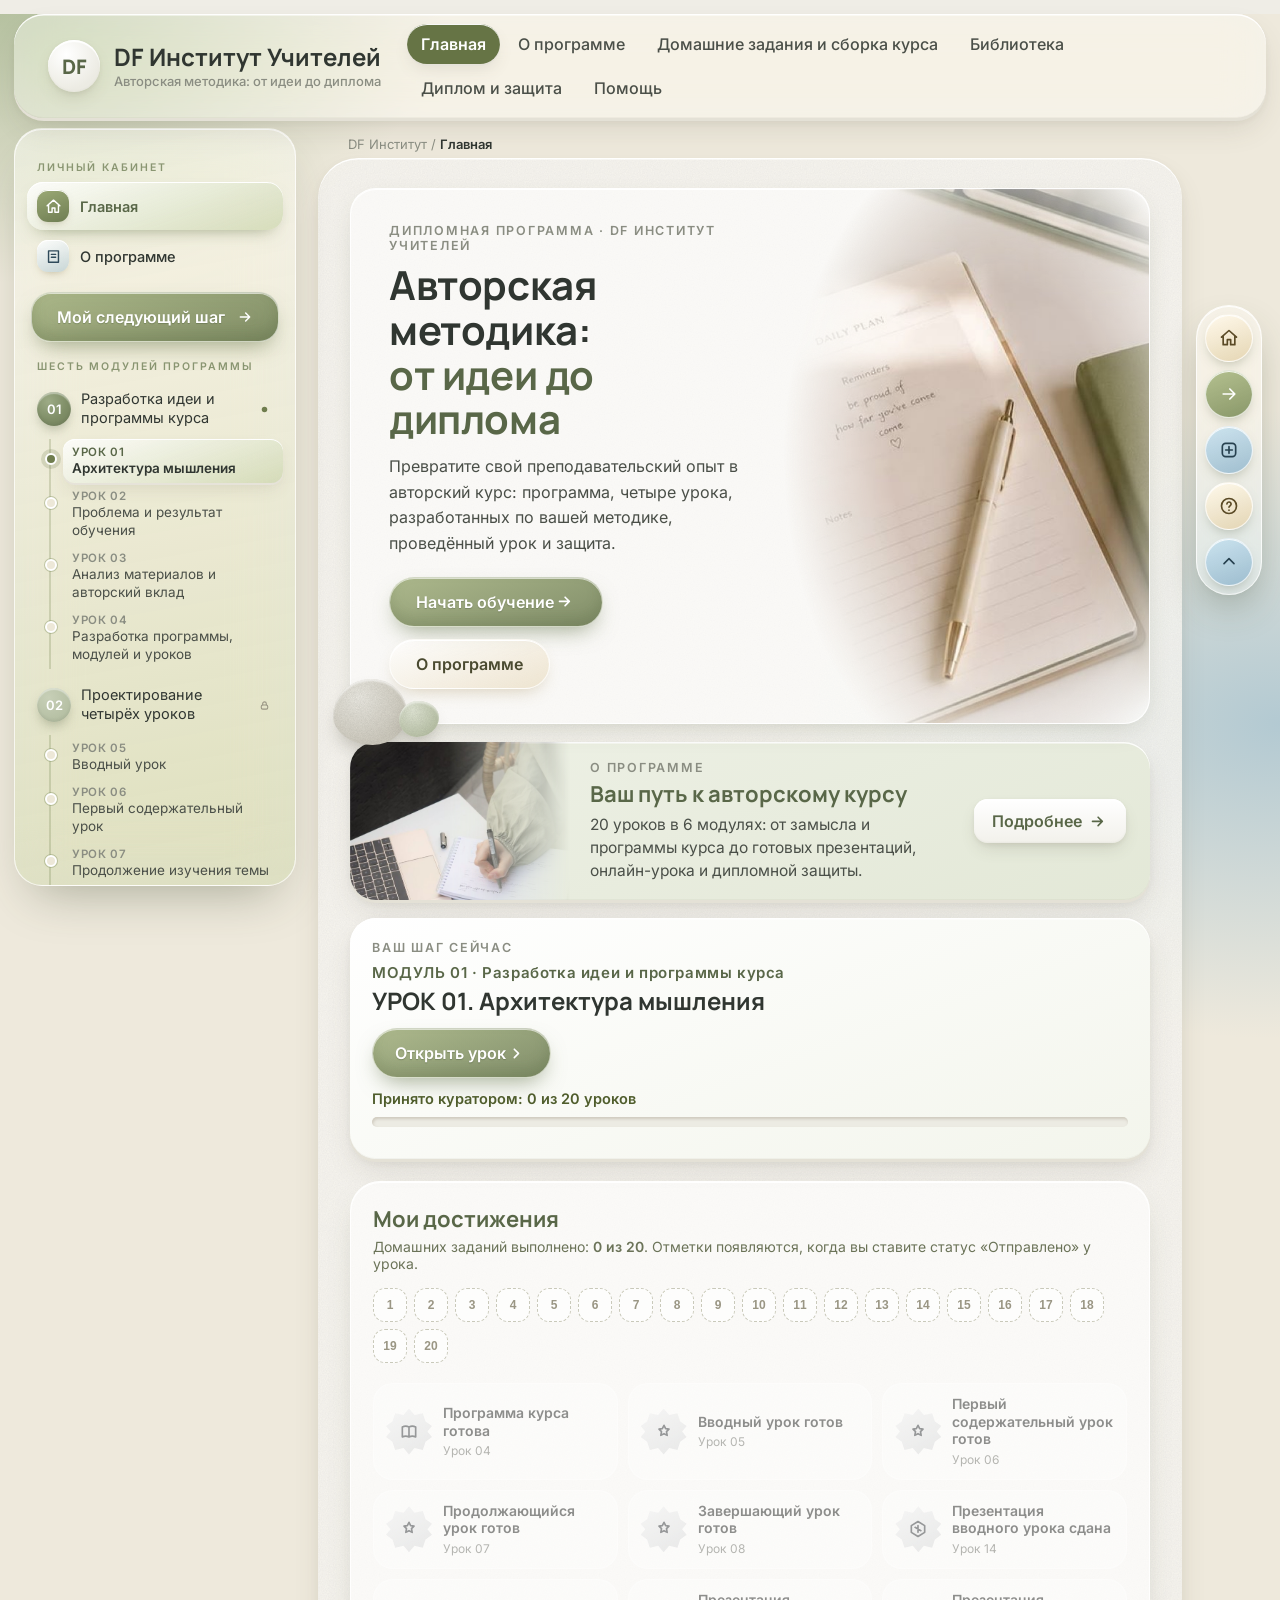
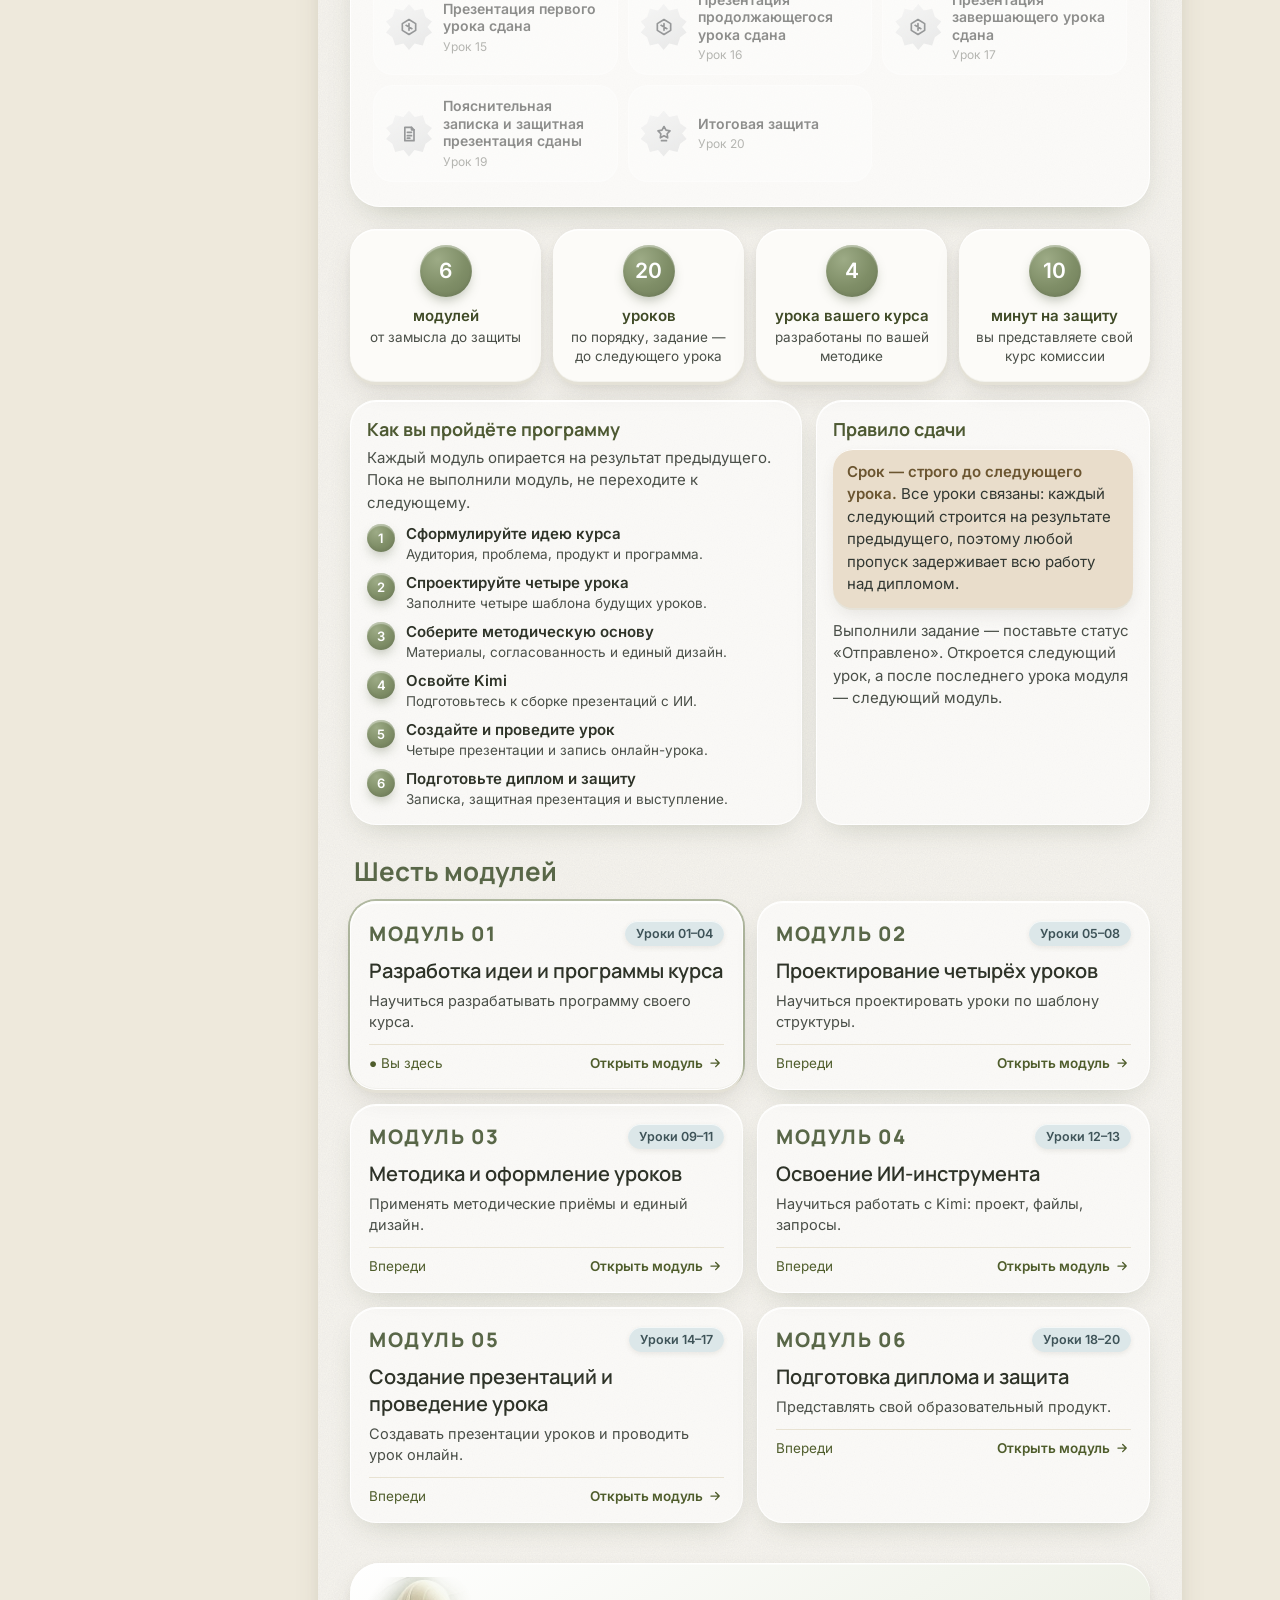
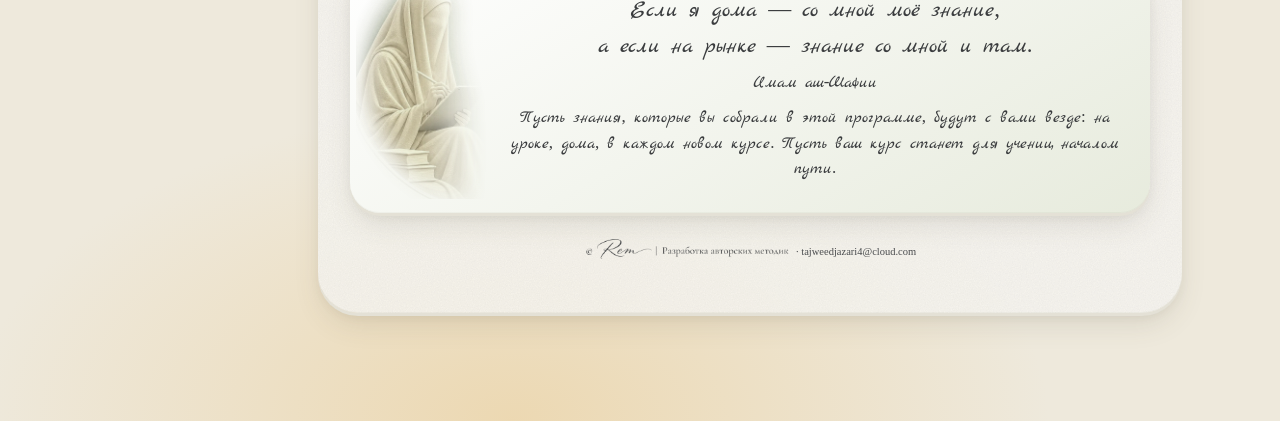
==== index.html @ 1facc4f0 "Урок 1 переименован в «Архитектура мышления», новый титульный слайд Co-Authored-By: Claude Sonnet 5." ====
<!DOCTYPE html><html lang="ru"><head><meta charset="utf-8"><meta name="viewport" content="width=device-width,initial-scale=1">
<title>Авторская методика: от идеи до диплома · DF Институт Учителей</title><meta name="robots" content="noindex,nofollow">
<link rel="icon" href="icons/icon-192.png" type="image/png"><style>@font-face{font-family:"Marck";src:url(img/marck.woff2) format("woff2");font-display:swap}
*{box-sizing:border-box}html{scroll-behavior:smooth}
body{margin:0;font-family:"DM Sans","Segoe UI",Arial,sans-serif;color:#2E3328;background:#E9E3D7;-webkit-font-smoothing:antialiased}
a{color:inherit}
.pg{max-width:760px;margin:0 auto;padding:18px 12px 30px}
.board{overflow:hidden;background:#F7F4EC;border-radius:34px;padding:24px 20px 24px;box-shadow:0 30px 60px rgba(120,105,80,.22),inset 0 2px 0 #fff}
.hero{display:flex;align-items:center;gap:14px}
.arch{flex:none;width:130px;height:190px;position:relative;margin-left:-6px}
.arch img{position:absolute;left:50%;bottom:-6px;transform:translateX(-50%);height:196px;opacity:.9}
.htx{flex:1}
.k{font-size:10px;letter-spacing:.16em;color:#7E8C5A;font-weight:700}
h1{font-size:26px;line-height:1.12;margin:6px 0 8px;font-weight:700;color:#3F4A26}h1 em{font-style:normal;color:#7E8C5A}
.lead{font-size:13.5px;line-height:1.55;color:#55594C;margin:0}
.pills{display:flex;gap:9px;margin:18px 0 4px;flex-wrap:wrap}
.p{font-size:13.5px;padding:11px 18px;border-radius:999px;background:#F2EBDB;color:#3E4430;text-decoration:none;box-shadow:5px 6px 12px rgba(160,140,100,.3),-4px -4px 10px #fff;transition:transform .15s}
.p:hover,.ch:hover,.olb:hover,.mat:hover{transform:translateY(-1px)}
.p.on{background:#7E8C5A;color:#fff;box-shadow:5px 7px 14px rgba(100,115,65,.45),inset 0 1px 0 rgba(255,255,255,.35)}
.nums{display:flex;gap:12px;margin:20px 0 6px}.nums div{flex:1;text-align:center;padding:14px 4px;border-radius:24px;background:#F7F4EC;box-shadow:6px 7px 14px rgba(160,145,115,.28),-5px -5px 12px #fff}
.nums b{display:block;width:46px;height:46px;line-height:46px;margin:0 auto 6px;border-radius:50%;font-size:18px;font-weight:700;color:#fff;background:radial-gradient(circle at 35% 30%,#A9B686,#6F7D4E);box-shadow:3px 4px 8px rgba(100,115,65,.4)}
.nums span{font-size:11.5px;color:#55594C}
h2{font-size:20px;font-weight:700;color:#4E5A33;margin:28px 4px 12px}
.bk{position:relative;padding:26px 0 14px;margin-top:6px}.bk img{position:absolute;right:-30px;top:-30px;width:260px;z-index:0;pointer-events:none;filter:saturate(.7)}
.bk h2,.bk p{position:relative;z-index:1}.bk h2{margin:0 0 4px}
.bksub{font-size:13px;color:#55594C;margin:0 4px 12px;line-height:1.5}
.grid{display:grid;grid-template-columns:1fr 1fr;gap:12px}
.card{display:block;text-decoration:none;padding:16px 14px;border-radius:24px;background:#FBF9F3;box-shadow:7px 8px 16px rgba(160,145,115,.26),-5px -5px 12px #fff;position:relative;overflow:hidden}
.card:after{content:"";position:absolute;right:-14px;bottom:-14px;width:58px;height:58px;border-radius:50%;background:radial-gradient(circle at 35% 30%,#F3E7CF,#DCCBA6);opacity:.8}
.card.o:after{background:radial-gradient(circle at 35% 30%,#C9D3AE,#8E9B6B)}
.card b{display:block;font-weight:700;color:#4E5A33;font-size:15px;margin-bottom:4px}.card span{font-size:12.5px;color:#55594C;line-height:1.45;display:block;padding-right:26px}
.card i{display:block;font-style:normal;font-size:12px;font-weight:700;color:#6F7D4E;margin-top:8px}
.box{background:#FBF9F3;border-radius:24px;padding:16px;box-shadow:7px 8px 16px rgba(160,145,115,.26),-5px -5px 12px #fff}
.bt2{display:block;font-weight:700;color:#4E5A33;font-size:16px;margin-bottom:6px}.bp{font-size:13px;line-height:1.5;color:#55594C;margin:0 0 6px}
.olb{display:inline-block;margin-top:6px;font-size:13px;padding:10px 16px;border-radius:999px;background:linear-gradient(150deg,#8E9B6B,#6F7D4E);color:#fff;text-decoration:none;box-shadow:4px 5px 10px rgba(100,115,65,.35);transition:transform .15s}
.steps3{list-style:none;padding:0;margin:0}.steps3 li{font-size:13px;line-height:1.5;color:#55594C;margin-bottom:8px;padding-left:26px;position:relative}.steps3 li b{color:#3F4A26}
.steps3 li:before{content:attr(data-n);position:absolute;left:0;top:1px;width:18px;height:18px;border-radius:50%;background:#7E8C5A;color:#fff;font-size:10px;font-weight:700;text-align:center;line-height:18px}
.calmx,.calm{font-size:12.5px;line-height:1.5;background:rgba(214,222,190,.55);border-radius:14px;padding:9px 12px;color:#3E4430;margin-top:8px}
.warn{font-size:12.5px;line-height:1.5;background:#F4EAD2;border-radius:14px;padding:9px 12px;color:#5A4A26;margin-top:8px}
.bn{font-size:10.5px;letter-spacing:.16em;color:#7E8C5A;font-weight:700;margin:30px 4px 0}
.bh{margin:2px 4px 4px}
.les{background:#FBF9F3;border-radius:24px;padding:13px 14px;margin-bottom:11px;box-shadow:6px 7px 14px rgba(160,145,115,.24),-5px -5px 12px #fff;scroll-margin-top:14px}
.lh{display:flex;align-items:center;gap:12px}
.nm{flex:none;width:40px;height:40px;border-radius:50%;display:flex;align-items:center;justify-content:center;font-size:12.5px;font-weight:700;color:#4E5A33;background:radial-gradient(circle at 35% 30%,#FFFFFF,#E6EAD6);box-shadow:3px 4px 8px rgba(150,140,110,.35),-2px -2px 5px #fff}
.lt{font-size:15.5px;font-weight:700;color:#3F4A26}.tg{margin-left:auto;font-size:11px;color:#6E7A55;font-weight:600;white-space:nowrap}
.ds{font-size:13px;color:#55594C;margin:8px 0 0 52px;line-height:1.5}
.ex{margin:0 0 0 52px}
.ex ol,.ex ul{padding-left:18px;margin:6px 0}.ex li,.ex p{font-size:12.5px;line-height:1.5;color:#55594C}
.more{margin-top:8px;background:#F4F1E7;border-radius:14px;padding:2px 12px}
.more summary{cursor:pointer;font-size:12.5px;font-weight:700;color:#6F7D4E;padding:8px 0;list-style:none}.more summary::-webkit-details-marker{display:none}
.more summary:after{content:" ›";display:inline-block;transition:.2s}.more[open] summary:after{transform:rotate(90deg)}
.mat{margin:10px 0 0 52px;font:inherit;font-size:12.5px;font-weight:700;padding:9px 16px;border:0;border-radius:999px;background:#F2EBDB;color:#4E5A33;cursor:pointer;box-shadow:4px 5px 10px rgba(160,140,100,.3),-3px -3px 8px #fff;transition:transform .15s}
.mat span{display:inline-block;transition:transform .25s}.les.open .mat span{transform:rotate(90deg)}
.les.open .mat{background:#7E8C5A;color:#fff}
.fanw{display:none;flex-wrap:wrap;gap:8px;margin:10px 0 2px 52px;padding:2px 2px 6px}
.les.open .fanw{display:flex}
.ch{flex:none;font-size:12.5px;padding:9px 14px;border-radius:999px;background:#F2EBDB;color:#3E4430;text-decoration:none;white-space:nowrap;box-shadow:4px 5px 10px rgba(160,140,100,.3),-3px -3px 8px #fff;transition:transform .15s}
.les.open .ch{animation:fan .45s calc(var(--i)*.07s) both}
.ch.main{background:#7E8C5A;color:#fff}
@keyframes fan{from{opacity:0;transform:translateX(-30px) rotate(-6deg)}to{opacity:1;transform:none}}
.authorx{display:flex;align-items:center;gap:10px;margin-top:30px;padding:14px 16px 14px 6px;border-radius:24px;overflow:hidden;background:linear-gradient(150deg,#FBF9F3,#E8ECDC);box-shadow:7px 8px 16px rgba(160,145,115,.26),-5px -5px 12px #fff}
.authorx img{flex:none;width:130px;opacity:.95}
.farewell>div{flex:1}
.farewell .ar,.farewell .src,.farewell .wish2{font-family:"Marck",cursive;color:#3A3C3E;text-align:center}
.farewell .ar{font-size:21px;line-height:1.55;margin:0}
.farewell .src{font-size:16px;margin:8px 0 0}
.farewell .wish2{font-size:16px;line-height:1.5;margin:12px 0 0}
footer{display:flex;align-items:center;justify-content:center;gap:6px;margin-top:22px}
footer img{height:25px;opacity:.9}
footer span{font-family:"Crimson Text",Georgia,serif;font-size:9px;color:#4A4C4E;margin-top:6px}
@media(max-width:520px){
 .board{padding:20px 14px 22px;border-radius:28px}
 .arch{width:104px;height:160px}.arch img{height:164px}
 h1{font-size:21px}.lead{font-size:12.5px}
 .ds,.ex,.mat,.fanw{margin-left:0}.ds{margin-top:10px}
 .grid{gap:10px}.card{padding:14px 12px}
 .authorx img{width:100px}.farewell .ar{font-size:18px}.farewell .src,.farewell .wish2{font-size:14px}
 .bk img{width:200px;right:-20px}
}
@media(max-width:360px){.grid{grid-template-columns:1fr}}
/* v2: крупнее шрифт, факты, навигатор, фоновые картинки */
body{font-size:16px}
.k{font-size:11.5px}h1{font-size:32px}.lead{font-size:16px;line-height:1.6}
.p{font-size:15px}h2{font-size:24px}.bksub{font-size:15px}
.card b{font-size:17px}.card span{font-size:14.5px}.card i{font-size:14px}
.bt2{font-size:18px}.bp{font-size:15px}.olb{font-size:15px}
.steps3 li{font-size:15px}.steps3 li:before{width:20px;height:20px;line-height:20px;font-size:11px}
.calmx,.calm,.warn{font-size:14.5px}
.bn{font-size:12.5px}.lt{font-size:17.5px}.tg{font-size:12.5px}.nm{width:44px;height:44px;font-size:14px}
.ds{font-size:15px;margin-left:56px}.ex{margin-left:56px}.ex li,.ex p{font-size:14.5px}.more summary{font-size:14.5px}
.mat{font-size:14.5px;margin-left:56px}.fanw{margin-left:56px}.ch{font-size:14px;padding:10px 15px}
.farewell .ar{font-size:23px}.farewell .src{font-size:17px}.farewell .wish2{font-size:17px}
footer span{font-size:10.5px}footer img{height:28px}
.facts{display:grid;grid-template-columns:repeat(4,minmax(0,1fr));gap:12px;margin:22px 0 6px}
.facts>div{display:flex;flex-direction:column;align-items:center;text-align:center;gap:8px;padding:16px 10px;border-radius:24px;background:#F7F4EC;box-shadow:6px 7px 14px rgba(160,145,115,.28),-5px -5px 12px #fff}
.facts b{width:52px;height:52px;line-height:52px;border-radius:50%;font-size:21px;font-weight:700;color:#fff;background:radial-gradient(circle at 35% 30%,#A9B686,#6F7D4E);box-shadow:3px 4px 8px rgba(100,115,65,.4)}
.facts span{font-size:13.5px;line-height:1.4;color:#55594C}.facts strong{display:block;font-size:15px;color:#3F4A26;margin-bottom:2px}
.navg{display:grid;grid-template-columns:repeat(3,minmax(0,1fr));gap:12px;counter-reset:m}
.mod{position:relative;display:flex;flex-direction:column;gap:3px;padding:16px 14px 16px;border-radius:24px;text-decoration:none;background:#FBF9F3;box-shadow:7px 8px 16px rgba(160,145,115,.26),-5px -5px 12px #fff;transition:transform .15s}
.mod:hover{transform:translateY(-2px)}
.mod.o{background:linear-gradient(150deg,#FBF9F3,#E8ECDC)}
.mn{width:34px;height:34px;line-height:34px;text-align:center;border-radius:50%;font-weight:700;font-size:15px;color:#fff;background:radial-gradient(circle at 35% 30%,#A9B686,#6F7D4E);margin-bottom:6px}
.mod b{font-size:17px;color:#3F4A26}.mod small{font-size:13px;font-weight:700;color:#7E8C5A}.mod em{font-style:normal;font-size:14px;line-height:1.4;color:#55594C;margin-top:4px}
.bgimg{position:relative;height:0;z-index:0;pointer-events:none}
.bgimg img{position:absolute;opacity:.85}
.bgimg.l img{width:330px;right:-60px;top:-40px}
.bgimg.r img{width:280px;right:-50px;top:-30px}
h2,.bn,.bh,.bksub,.box,.les,.grid{position:relative;z-index:1}
@media(max-width:720px){.facts{grid-template-columns:repeat(2,minmax(0,1fr))}.navg{grid-template-columns:repeat(2,minmax(0,1fr))}}
@media(max-width:520px){
 h1{font-size:25px}.lead{font-size:15px}
 .ds,.ex,.mat,.fanw{margin-left:0}
 .bgimg.l img{width:240px;right:-50px}.bgimg.r img{width:200px;right:-40px}
 .farewell .ar{font-size:19px}.farewell .src,.farewell .wish2{font-size:15px}
 .mod{padding:14px 12px}.mod em{font-size:13px}
}
/* v3: фон по бокам, шире колонка */
.pg{max-width:900px;position:relative;z-index:1}
.sidebg{position:fixed;inset:0;z-index:0;pointer-events:none;overflow:hidden}
.sidebg img{position:absolute;opacity:.75}
.sidebg .sl{width:min(560px,42vw);left:-120px;top:12vh}
.sidebg .sr{width:min(480px,36vw);right:-110px;bottom:4vh}
@media(max-width:1100px){.sidebg{display:none}}
@media(max-width:520px){
 .grid{grid-template-columns:1fr}
 .hero{flex-direction:column;align-items:flex-start;gap:0}
 .arch{width:100%;height:150px;margin:0}.arch img{height:160px;left:50%}
 .card span{padding-right:30px}
}
/* v4: контраст текста + новые блоки */
.lead,.bksub,.card span,.bp,.steps3 li,.ds,.ex li,.ex p,.facts span,.mod em,.nums span{color:#33372D}
.k,.bn,.mod small,.card i,.tg{color:#4F5D2C}
h1 em{color:#5F6E36}
.p{color:#2E3328}
.pills{gap:8px}.p{padding:10px 15px;font-size:14.5px}
.cont{margin:18px 0 6px;padding:18px;border-radius:24px;background:linear-gradient(150deg,#FBF9F3,#E8ECDC);box-shadow:7px 8px 16px rgba(160,145,115,.26),-5px -5px 12px #fff}
.ctop{display:flex;justify-content:space-between;align-items:baseline;gap:10px;flex-wrap:wrap}.ctop b{font-size:18px;color:#3F4A26}.ctop span{font-size:14.5px;font-weight:700;color:#4F5D2C}
.bar{height:10px;border-radius:99px;background:#E6E0CF;margin:10px 0 10px;overflow:hidden;box-shadow:inset 1px 2px 3px rgba(120,105,80,.25)}.bar i{display:block;height:100%;border-radius:99px;background:linear-gradient(90deg,#A9B686,#6F7D4E);transition:width .4s}
.cont p{font-size:15.5px;color:#2E3328;margin:0 0 4px}
.mgoal{display:grid;grid-template-columns:repeat(3,minmax(0,1fr));gap:8px;margin:8px 0 14px}
.mgoal div{background:rgba(214,222,190,.5);border-radius:16px;padding:10px 12px;font-size:14px;line-height:1.45;color:#2E3328}
.mgoal b{display:block;font-size:12px;letter-spacing:.06em;text-transform:uppercase;color:#4F5D2C;margin-bottom:3px}
.row{display:flex;align-items:center;gap:10px;flex-wrap:wrap;margin:10px 0 0 56px}.row .mat{margin:0}
.stl{font-size:13.5px;color:#33372D;display:flex;align-items:center;gap:6px}
.sts{font:inherit;font-size:13.5px;padding:8px 10px;border-radius:999px;border:1px solid #DCD3BF;background:#fff;color:#2E3328}
.les[data-st="Принято"] .nm{background:radial-gradient(circle at 35% 30%,#A9B686,#6F7D4E);color:#fff}
.les[data-st="Требуется доработка"] .sts{border-color:#C9A24E;background:#FBF2DC}
.les[data-st="Принято"] .sts{border-color:#8E9B6B;background:#EEF2E2}
.ch.add{background:transparent;box-shadow:none;border:1.5px solid #CFC5AE;color:#3E4430}
.legend{display:flex;gap:8px;flex-wrap:wrap;margin:0 4px 10px}.legend .ch{font-size:13px;padding:7px 12px;cursor:default}
.st5 li{margin-bottom:6px}.mk{background:#FFE36A;border-radius:4px;padding:0 3px}.mk2{background:#E3E9D2;border-radius:4px;padding:0 3px}
.lib{display:grid;grid-template-columns:repeat(2,minmax(0,1fr));gap:6px 20px}
.libg b{display:block;font-size:16px;color:#3F4A26;margin:6px 0 4px}.libg ul{margin:0 0 8px;padding-left:18px}.libg li{font-size:14.5px;line-height:1.6}
.libg a{color:#3B4722;text-decoration-color:#B9C2A8;text-underline-offset:3px}
.pf{display:grid;grid-template-columns:repeat(2,minmax(0,1fr));gap:8px}
.pfi{display:flex;gap:10px;align-items:flex-start;padding:8px;border-radius:14px;cursor:pointer}.pfi input{width:20px;height:20px;accent-color:#6F7D4E;margin-top:2px;flex:none}
.pfi b{display:block;font-size:15px;color:#2E3328}.pfi small{font-size:13px;color:#4A4E42}
.qa{background:#F4F1E7}.qa p{font-size:14.5px;line-height:1.55;color:#2E3328;margin:0 0 10px}
.gl{display:grid;grid-template-columns:repeat(2,minmax(0,1fr));gap:10px 20px}
.gi b{display:block;font-size:15.5px;color:#3F4A26}.gi span{font-size:14.5px;line-height:1.5;color:#33372D}
@media(max-width:720px){.mgoal,.lib,.pf,.gl{grid-template-columns:1fr}}
@media(max-width:520px){.row{margin-left:0}.p{font-size:14px;padding:9px 13px}}
.more summary{color:#3F4A26}html{scroll-behavior:auto}
.rule{margin:0 4px 12px;padding:12px 14px;border-radius:16px;background:#F4EAD2;color:#3A3020;font-size:15px;line-height:1.5;box-shadow:inset 0 0 0 1.5px #E2CFA0}.rule b{color:#5A4214}
/* v6: архитектура личного кабинета */
body{background:#EEE9DD}
.sidebar{position:fixed;inset:0 auto 0 0;width:286px;background:#F7F4EC;padding:20px 14px 24px;overflow:auto;z-index:40;box-shadow:8px 0 30px rgba(120,105,80,.16);border-radius:0 28px 28px 0}
.brand{display:flex;gap:10px;align-items:center;padding:0 6px 16px;margin-bottom:4px;border-bottom:1px solid #E2DCCB;text-decoration:none}
.brand img{width:44px;height:44px;object-fit:cover;object-position:top;border-radius:14px;background:#E8ECDC}
.brand b{display:block;font-size:13px;letter-spacing:.14em;color:#3F4A26}.brand small{font-size:10px;letter-spacing:.1em;color:#4F5D2C}
.label{font-size:11px;letter-spacing:.15em;color:#6E7A55;font-weight:800;margin:20px 10px 8px;text-transform:uppercase}
.nav{display:block;padding:10px 12px;margin:2px 0;border-radius:14px;color:#33372D;text-decoration:none;font-size:15px}
.nav:hover,.modnav:hover{background:#EFEADC}.nav.active,.modnav.active{background:#E3E9D2;color:#2E3328;font-weight:700}
.sgo{display:block;text-align:center;margin:10px 4px 0;padding:11px;border-radius:999px;background:linear-gradient(150deg,#8E9B6B,#6F7D4E);color:#fff;font-weight:700;font-size:14.5px;text-decoration:none;box-shadow:4px 5px 10px rgba(100,115,65,.35)}
.modnav{display:flex;gap:10px;align-items:center;padding:9px 10px;margin:2px 0;border-radius:14px;text-decoration:none;color:#33372D;font-size:14.5px;line-height:1.3}
.mb{flex:none;width:34px;height:34px;line-height:34px;text-align:center;border-radius:50%;font-weight:700;font-size:13px;color:#fff;background:radial-gradient(circle at 35% 30%,#A9B686,#6F7D4E)}
.mt{flex:1}.modnav i{font-style:normal;font-size:13px}
.modnav.done i:after{content:"✓";color:#5F6E36;font-weight:700}.modnav.cur i:after{content:"●";color:#6F7D4E}.modnav.lock i:after{content:"🔒";font-size:11px;opacity:.6}
.modnav.lock{color:#8D8A7E}.modnav.lock .mb{background:#CFC9B8}
main{margin-left:286px;min-width:0}
.top{position:sticky;top:0;z-index:20;height:60px;display:flex;align-items:center;gap:12px;padding:0 30px;background:rgba(247,244,236,.94);backdrop-filter:blur(6px);border-bottom:1px solid #E2DCCB;font-size:14px;color:#4F5D2C}
.top b{color:#2E3328}
.burger{display:none;border:0;background:linear-gradient(150deg,#8E9B6B,#6F7D4E);color:#fff;font-size:18px;width:42px;height:42px;border-radius:14px;cursor:pointer}
.content{max-width:980px;margin:0 auto;padding:28px 30px 60px}
.page{display:none}.page.active{display:block}
.ph{margin:6px 0 10px}
.hero{background:#F7F4EC;border-radius:30px;padding:20px 24px;box-shadow:10px 14px 30px rgba(120,105,80,.18),inset 0 2px 0 #fff}
.step{margin:18px 0 6px;padding:22px;border-radius:26px;background:linear-gradient(150deg,#FBF9F3,#DFE6CC);box-shadow:8px 10px 20px rgba(140,130,95,.28),-5px -5px 12px #fff;border:2px solid #C9D3AE}
.sk{font-size:12px;letter-spacing:.16em;font-weight:700;color:#4F5D2C}
.sw{font-size:15px;font-weight:800;letter-spacing:.04em;color:#4F5D2C;margin-top:8px}
.sn{font-size:24px;font-weight:700;color:#2E3328;margin:4px 0 6px;line-height:1.25}
.smsg{font-size:15px;font-weight:700;color:#3A5016;background:#fff;border-radius:12px;padding:8px 12px;margin:6px 0}
.olb.big{font-size:16px;padding:12px 22px;margin:6px 0 12px}
.grid2{display:grid;grid-template-columns:1.15fr .85fr;gap:14px;margin-top:18px}
.steps6{list-style:none;margin:10px 0 0;padding:0;display:grid;gap:10px}.steps6 li{display:flex;gap:11px;align-items:flex-start}
.dot{flex:none;width:28px;height:28px;line-height:28px;text-align:center;border-radius:50%;font-size:13px;font-weight:800;color:#fff;background:radial-gradient(circle at 35% 30%,#A9B686,#6F7D4E)}
.steps6 b{display:block;font-size:15px;color:#2E3328}.steps6 small{font-size:13.5px;color:#4A4E42}
.rule{margin:8px 0 0}
.mcards{display:grid;grid-template-columns:repeat(2,minmax(0,1fr));gap:14px}
.mcard{display:block;text-decoration:none;padding:18px;border-radius:24px;background:#FBF9F3;box-shadow:7px 8px 16px rgba(160,145,115,.26),-5px -5px 12px #fff;transition:transform .15s}
.mcard:hover{transform:translateY(-2px)}
.mtop{display:flex;justify-content:space-between;align-items:center;gap:8px}
.mno{font-size:20px;font-weight:800;letter-spacing:.08em;color:#5F6E36}
.tag{font-size:12.5px;font-weight:700;color:#4F5D2C;background:#E8ECDC;border-radius:999px;padding:5px 11px;white-space:nowrap}
.mcard h3{font-size:19px;color:#2E3328;margin:10px 0 6px}.mcard p{font-size:14.5px;color:#33372D;margin:0 0 12px;line-height:1.45}
.mfoot{display:flex;justify-content:space-between;border-top:1px solid #E8E2D2;padding-top:10px;font-size:13.5px;color:#4F5D2C}
.mcard.cur{box-shadow:0 0 0 2.5px #7E8C5A,7px 8px 16px rgba(160,145,115,.26)}.mcard.lock{opacity:.62}
/* страница модуля */
.mhero{background:#F7F4EC;border-radius:30px;padding:24px 26px;box-shadow:10px 14px 30px rgba(120,105,80,.18),inset 0 2px 0 #fff}
.mbig{font-size:clamp(40px,6vw,64px);line-height:1;font-weight:800;letter-spacing:.06em;color:#7E8C5A}
.mhero h1{font-size:30px;margin:8px 0 10px}
.mst{font-size:15px;font-weight:700;color:#4F5D2C;margin:12px 0 4px}
.msec.lock .mst{color:#7A6A42}
.acts{display:grid;grid-template-columns:repeat(3,minmax(0,1fr));gap:10px;margin:16px 0 22px}
.acts div{background:#FBF9F3;border-radius:18px;padding:13px 14px;box-shadow:5px 6px 12px rgba(160,145,115,.22),-4px -4px 10px #fff}
.acts b{display:block;font-size:14.5px;color:#3F4A26}.acts span{font-size:13.5px;color:#33372D;line-height:1.4}
.les{padding:20px 22px;margin-bottom:16px;scroll-margin-top:76px}
.lhd{display:flex;align-items:center;gap:10px;flex-wrap:wrap}
.ubig{font-size:clamp(28px,4vw,38px);line-height:1;font-weight:800;letter-spacing:.06em;color:#7E8C5A}
.kind{font-size:12.5px;font-weight:700;color:#4F5D2C;background:#EEF2E2;border-radius:999px;padding:5px 11px}
.les h3.lt{display:block;font-size:22px;line-height:1.25;color:#2E3328;margin:10px 0 2px}
.les .ds,.les .ex,.les .row,.les .fanw{margin-left:0}
.now,.okm{display:none;font-size:12.5px;font-weight:700;border-radius:999px;padding:4px 11px}
.now{color:#fff;background:#6F7D4E}.okm{color:#4F5D2C;background:#E3E9D2}
.les.cur{box-shadow:0 0 0 2.5px #7E8C5A,8px 10px 18px rgba(140,130,95,.3)}
.les.cur .now,.les.done .okm{display:inline-block}
.lockn{display:none;margin-top:8px;font-size:14.5px;color:#6E6650}
.les.lock{background:#F1EDE3;box-shadow:none;border:1.5px dashed #D8D0BC}
.les.lock .ubig{color:#B8B19F}.les.lock h3.lt{color:#8D8A7E}
.les.lock .lockn{display:block}.les.lock .lbody{display:none}
.ch.pres{background:#7E8C5A;color:#fff}
.ch.skl{background:#E3E9D2;color:#2E3328;box-shadow:4px 5px 10px rgba(130,140,100,.3),-3px -3px 8px #fff}
.endm{margin-top:22px;display:flex;justify-content:space-between;align-items:center;gap:16px;padding:20px 22px;border-radius:24px;background:linear-gradient(150deg,#FBF9F3,#E8ECDC);box-shadow:7px 8px 16px rgba(160,145,115,.26),-5px -5px 12px #fff}
.endm b{font-size:19px;color:#3F4A26}.endm p{font-size:14.5px;color:#33372D;margin:4px 0 0}
.endlock{display:none}.msec:not(.done) .endlock{display:block}.msec:not(.done) .endm .olb{opacity:.45;pointer-events:none}
.shade{display:none}
.farewell{margin-top:40px}
@media(max-width:900px){
 .sidebar{transform:translateX(-105%);transition:transform .25s;width:min(310px,86vw)}
 body.navon .sidebar{transform:none}body.navon .shade{display:block;position:fixed;inset:0;background:rgba(40,40,30,.35);z-index:35}
 main{margin-left:0}.burger{display:block}.top{padding:0 14px}
 .content{padding:18px 14px 50px}
 .grid2,.mcards,.acts{grid-template-columns:1fr}
 .endm{flex-direction:column;align-items:flex-start}
}
@media(max-width:520px){.les{padding:16px}.les h3.lt{font-size:19px}.mhero{padding:18px}.mhero h1{font-size:24px}.sn{font-size:20px}}
/* v7: академический дизайн DF Института */
@font-face{font-family:Manrope;font-weight:600;src:url(img/manrope-cyrillic-600-normal.woff2) format("woff2");unicode-range:U+0400-045F,U+0490-0491,U+04B0-04B1,U+2116}
@font-face{font-family:Manrope;font-weight:700;src:url(img/manrope-cyrillic-700-normal.woff2) format("woff2");unicode-range:U+0400-045F,U+0490-0491,U+04B0-04B1,U+2116}
@font-face{font-family:Manrope;font-weight:800;src:url(img/manrope-cyrillic-800-normal.woff2) format("woff2");unicode-range:U+0400-045F,U+0490-0491,U+04B0-04B1,U+2116}
@font-face{font-family:Manrope;font-weight:600;src:url(img/manrope-latin-600-normal.woff2) format("woff2")}
@font-face{font-family:Manrope;font-weight:700;src:url(img/manrope-latin-700-normal.woff2) format("woff2")}
@font-face{font-family:Manrope;font-weight:800;src:url(img/manrope-latin-800-normal.woff2) format("woff2")}
@font-face{font-family:Inter;font-weight:400;src:url(img/inter-cyrillic-400-normal.woff2) format("woff2");unicode-range:U+0400-045F,U+0490-0491,U+04B0-04B1,U+2116}
@font-face{font-family:Inter;font-weight:500;src:url(img/inter-cyrillic-500-normal.woff2) format("woff2");unicode-range:U+0400-045F,U+0490-0491,U+04B0-04B1,U+2116}
@font-face{font-family:Inter;font-weight:600;src:url(img/inter-cyrillic-600-normal.woff2) format("woff2");unicode-range:U+0400-045F,U+0490-0491,U+04B0-04B1,U+2116}
@font-face{font-family:Inter;font-weight:400;src:url(img/inter-latin-400-normal.woff2) format("woff2")}
@font-face{font-family:Inter;font-weight:500;src:url(img/inter-latin-500-normal.woff2) format("woff2")}
@font-face{font-family:Inter;font-weight:600;src:url(img/inter-latin-600-normal.woff2) format("woff2")}
:root{--milk:#F7F6F1;--white:#FFFFFF;--sage:#E7EBDD;--olive:#7F8E67;--dolive:#596748;--blue:#DCE7E9;--sand:#E9DDCB;--ink:#303631;--cap:#8A8D82;
 --emb:0 1px 0 rgba(255,255,255,.9) inset,0 -1px 0 rgba(48,54,49,.05) inset,0 10px 26px rgba(70,72,55,.09),0 2px 5px rgba(70,72,55,.06)}
body{background:var(--milk);color:var(--ink);font-family:Inter,"Segoe UI",Arial,sans-serif;font-size:16px}
h1,h2,h3,.mbig,.ubig,.mno,.sn,.bt2,.lt,.mcard h3,.logo b,.endm b{font-family:Manrope,Inter,sans-serif}
h1{font-size:40px;font-weight:700;color:var(--ink);letter-spacing:-.01em}h1 em{color:var(--dolive);font-style:normal}
h2{font-size:26px;font-weight:700;color:var(--dolive)}h3,.mcard h3{font-size:20px;font-weight:600}
.k,.sk,.label,.mgoal b{color:var(--cap);font-family:Inter,sans-serif;font-weight:600;font-size:12.5px;letter-spacing:.14em}
.lead,.bp,.ds,.card span,.steps6 small,.acts span,.mcard p,.endm p,.facts span,.ex li,.ex p,.gi span,.qa p{color:#4A4F48}
/* шапка */
.mast{position:fixed;top:0;left:0;right:0;height:104px;z-index:50;display:flex;align-items:center;gap:26px;padding:0 34px;background:var(--white);box-shadow:0 1px 0 #ECEAE2,0 8px 24px rgba(70,72,55,.06)}
.logo{display:flex;align-items:center;gap:14px;text-decoration:none;flex:none}
.lg{width:52px;height:52px;border-radius:15px;display:grid;place-items:center;font:800 20px Manrope,sans-serif;color:var(--dolive);background:linear-gradient(160deg,#FFFFFF,#EEF0E6);box-shadow:inset 0 1px 0 #fff,inset 0 -2px 3px rgba(89,103,72,.12),0 4px 10px rgba(70,72,55,.14)}
.logo b{display:block;font-size:24px;font-weight:700;color:var(--ink);line-height:1.15}.logo small{display:block;font-size:13px;color:var(--cap);font-weight:500;margin-top:2px}
.topnav{display:flex;gap:4px;margin-left:auto;flex-wrap:wrap}
.topnav a{font-size:16px;font-weight:500;color:#4A4F48;text-decoration:none;padding:10px 14px;border-radius:12px}
.topnav a:hover{background:var(--milk)}.topnav a.active{color:var(--dolive);background:var(--sage);font-weight:600}
.sidebar{top:104px;border-radius:0 24px 0 0;background:var(--white);width:290px;box-shadow:1px 0 0 #ECEAE2;padding-top:10px}
main{margin-left:290px;padding-top:104px}
.crumbs{max-width:980px;margin:0 auto;padding:16px 30px 0;font-size:13px;color:var(--cap)}.crumbs b{color:var(--ink)}
.content{padding-top:12px}
.nav,.modnav{color:var(--ink)}.nav.active,.modnav.active{background:var(--sage);color:var(--dolive)}
.mb,.dot,.facts b{background:linear-gradient(160deg,#93A27A,#6E7D57);box-shadow:inset 0 1px 0 rgba(255,255,255,.35),inset 0 -2px 3px rgba(0,0,0,.12),0 3px 7px rgba(89,103,72,.3)}
.modnav.lock .mb{background:#E3E2DA;color:#9A9C92;box-shadow:inset 0 1px 0 #fff}
/* кнопки выпуклые, тиснение */
.btn3d,.olb,.sgo{display:inline-flex;align-items:center;justify-content:center;min-height:48px;padding:0 24px;border-radius:14px;font:600 16px Inter,sans-serif;color:#fff;text-decoration:none;border:0;cursor:pointer;
 background:linear-gradient(180deg,#93A27A 0%,#7F8E67 55%,#717F5B 100%);
 box-shadow:inset 0 1px 0 rgba(255,255,255,.45),inset 0 -2px 0 rgba(48,54,49,.18),0 6px 14px rgba(89,103,72,.28),0 1px 2px rgba(48,54,49,.15);transition:transform .15s,box-shadow .15s}
.btn3d:hover,.olb:hover,.sgo:hover{transform:translateY(-1px)}
.btn3d:active,.olb:active{transform:translateY(1px);box-shadow:inset 0 2px 4px rgba(48,54,49,.25)}
.btn3d.alt{color:var(--dolive);background:linear-gradient(180deg,#FFFFFF,#EFEFE8);box-shadow:inset 0 1px 0 #fff,inset 0 -2px 0 rgba(89,103,72,.12),0 5px 12px rgba(70,72,55,.12),0 0 0 1px #E2E3D9}
.sgo{display:flex;margin:10px 6px 0}
.olb.big{min-height:50px;font-size:16px}
.mat,.ch{min-height:46px;display:inline-flex;align-items:center;border-radius:14px;font-family:Inter,sans-serif;font-weight:600;font-size:15px;padding:0 18px;color:var(--dolive);
 background:linear-gradient(180deg,#FFFFFF,#F1F1EA);box-shadow:inset 0 1px 0 #fff,inset 0 -2px 0 rgba(89,103,72,.1),0 4px 10px rgba(70,72,55,.1),0 0 0 1px #E4E4DA}
.les.open .mat,.ch.main,.ch.pres{color:#fff;background:linear-gradient(180deg,#93A27A,#7F8E67 55%,#717F5B);box-shadow:inset 0 1px 0 rgba(255,255,255,.45),inset 0 -2px 0 rgba(48,54,49,.18),0 5px 12px rgba(89,103,72,.26)}
.ch.skl{color:var(--ink);background:linear-gradient(180deg,#EAF1F2,#DCE7E9);box-shadow:inset 0 1px 0 #fff,inset 0 -2px 0 rgba(60,90,100,.1),0 4px 10px rgba(70,90,95,.12)}
.ch.add{background:transparent;box-shadow:0 0 0 1.5px #D9D8CE;color:#4A4F48}
.sts{min-height:44px;border-radius:12px;border:1px solid #E0E0D6;font-family:Inter,sans-serif}
/* карточки — белые, тиснение */
.box,.card,.les,.mcard,.mhero,.acts div,.facts>div,.hero,.endm{background:var(--white);border-radius:22px;box-shadow:var(--emb)}
.facts>div{min-height:118px}
.card.o{background:var(--blue)}.card:after{display:none}
.rule{background:var(--sand);box-shadow:none;color:var(--ink);border-radius:16px}.rule b{color:#6B5530}
.warn{background:var(--sand)}.calm,.calmx{background:var(--blue);color:var(--ink)}
.mgoal div{background:var(--milk);box-shadow:inset 0 0 0 1px #ECEBE3}
.mgoal div:nth-child(2){background:var(--sage)}.mgoal div:nth-child(3){background:var(--blue)}
.acts div:nth-child(2){background:#FBFBF8}
.step{background:var(--white);border:0;box-shadow:var(--emb),inset 4px 0 0 var(--olive)}
.sw{color:var(--dolive)}.sn{color:var(--ink)}
.smsg{background:var(--sage);color:var(--dolive)}
.bar{background:#ECEBE3}.bar i{background:linear-gradient(90deg,#A3B18A,#7F8E67)}
.mbig,.ubig{color:var(--dolive)}.mno{color:var(--dolive)}
.tag,.kind{background:var(--blue);color:#3E5358}
.mcard.cur{box-shadow:var(--emb),0 0 0 2px var(--olive)}
.les.cur{box-shadow:var(--emb),0 0 0 2px var(--olive)}
.les.lock{background:#F2F1EB;border:1.5px dashed #DDDCD2}
.now{background:var(--olive)}.okm{background:var(--sage);color:var(--dolive)}
.endm{background:linear-gradient(150deg,#FFFFFF,var(--sage))}
.qa,.more{background:var(--milk)}
/* первый экран с картинкой, растворённой в фоне */
.hero2{position:relative;display:grid;grid-template-columns:1.05fr .95fr;align-items:center;min-height:290px;border-radius:24px;overflow:hidden;background:linear-gradient(110deg,#FFFFFF 40%,#F3F3EC);box-shadow:var(--emb)}
.hero2 .htx{padding:34px 10px 34px 38px;position:relative;z-index:2}
.hero2 h1{margin:10px 0 12px}
.hbtns{display:flex;gap:12px;flex-wrap:wrap;margin-top:20px}
.himg{position:relative;align-self:stretch;min-height:290px}
.himg img{position:absolute;inset:0;width:100%;height:100%;object-fit:cover;
 -webkit-mask-image:radial-gradient(ellipse 75% 80% at 62% 50%,#000 40%,transparent 78%);mask-image:radial-gradient(ellipse 75% 80% at 62% 50%,#000 40%,transparent 78%)}
.aboutb{display:flex;align-items:center;gap:20px;margin:18px 0 6px;min-height:132px;border-radius:24px;background:var(--sage);text-decoration:none;overflow:hidden;box-shadow:var(--emb)}
.aimg{flex:none;width:220px;align-self:stretch;position:relative}
.aimg img{position:absolute;inset:0;width:100%;height:100%;object-fit:cover;-webkit-mask-image:linear-gradient(90deg,#000 45%,transparent 100%);mask-image:linear-gradient(90deg,#000 45%,transparent 100%)}
.atx{flex:1;padding:18px 0}.atx b{display:block;font:700 22px Manrope,sans-serif;color:var(--dolive);margin:4px 0}.atx span{font-size:15.5px;color:#4A4F48;line-height:1.5}
.ago{flex:none;margin-right:24px;font-weight:600;color:var(--dolive);padding:12px 18px;border-radius:14px;background:linear-gradient(180deg,#fff,#F1F1EA);box-shadow:inset 0 1px 0 #fff,0 4px 10px rgba(70,72,55,.1)}
.phead{display:grid;grid-template-columns:1fr 300px;align-items:center;gap:10px;min-height:170px;margin-bottom:10px}
.pimg{position:relative;height:190px}
.pimg img{position:absolute;inset:0;width:100%;height:100%;object-fit:cover;-webkit-mask-image:radial-gradient(ellipse 70% 72% at 50% 50%,#000 38%,transparent 76%);mask-image:radial-gradient(ellipse 70% 72% at 50% 50%,#000 38%,transparent 76%)}
.farewell{background:linear-gradient(150deg,#FFFFFF,var(--sage))}
@media(max-width:1180px){.topnav{display:none}}
@media(max-width:900px){
 .mast{height:72px;padding:0 14px;gap:12px}.lg{width:44px;height:44px;font-size:17px}.logo b{font-size:17px}.logo small{font-size:11.5px}
 .sidebar{top:0;z-index:60;border-radius:0 24px 24px 0}body.navon .shade{z-index:55}
 main{margin-left:0;padding-top:72px}.crumbs{padding:12px 14px 0}
 h1{font-size:29px}h2{font-size:22px}
 .hero2{grid-template-columns:1fr}.hero2 .htx{padding:26px 20px 6px}.himg{min-height:200px;order:-1}
 .himg img{-webkit-mask-image:radial-gradient(ellipse 72% 68% at 50% 52%,#000 32%,transparent 74%);mask-image:radial-gradient(ellipse 72% 68% at 50% 52%,#000 32%,transparent 74%)}
 .aboutb{flex-wrap:wrap;gap:0}.aimg{width:100%;height:130px}.aimg img{-webkit-mask-image:radial-gradient(ellipse 70% 80% at 50% 40%,#000 25%,transparent 75%);mask-image:radial-gradient(ellipse 70% 80% at 50% 40%,#000 25%,transparent 75%)}
 .atx{padding:6px 18px}.ago{margin:8px 18px 18px}
 .phead{grid-template-columns:1fr}.pimg{height:170px;order:-1}
}
.mbig{font-size:clamp(30px,4.5vw,48px)}
.ubig{font-size:clamp(25px,3.6vw,34px)}
/* v8: уроки в навигаторе, всё открыто, просмотр презентаций */
.sls{margin:0 0 8px 27px;padding-left:12px;border-left:2px solid #ECEBE3}
.sl{display:block;padding:6px 8px;border-radius:10px;text-decoration:none;font-size:13.5px;line-height:1.3;color:#4A4F48}
.sl b{display:block;font-size:11.5px;letter-spacing:.06em;text-transform:uppercase;color:var(--cap);font-weight:600}
.sl:hover{background:var(--milk)}
.sl.cur{background:var(--sage);color:var(--ink);font-weight:600}.sl.cur b{color:var(--dolive)}
.sl.done b:after{content:" ✓";color:var(--dolive)}
.modnav.lock{color:var(--ink)}.modnav.lock .mb{background:linear-gradient(160deg,#B9C3A6,#98A684);color:#fff}
.modnav.lock i:after{content:""}
.mcard.lock{opacity:1}
.les.lock{background:var(--white);border:0;box-shadow:var(--emb)}
.les.lock .ubig{color:var(--dolive)}.les.lock h3.lt{color:var(--ink)}
.les.lock .lockn{display:none}.les.lock .lbody{display:block}
.msec.lock .mst{color:var(--cap)}
.endlock{display:none!important}.msec:not(.done) .endm .olb{opacity:1;pointer-events:auto}
/* просмотр презентации */
.vwr{position:fixed;inset:0;z-index:100;display:flex;align-items:center;justify-content:center;padding:18px;background:rgba(247,246,241,.62);-webkit-backdrop-filter:blur(16px);backdrop-filter:blur(16px)}
.vwr[hidden]{display:none}
.vcard{position:relative;width:min(1040px,100%);max-height:100%;display:flex;flex-direction:column;overflow:hidden;border-radius:30px;color:var(--ink);background:radial-gradient(120% 90% at 50% 0,#FFFFFF 0,#F4F3EC 55%,#E9EDDF 100%);box-shadow:0 1.5px 0 #fff inset,0 3px 0 #E1DED2,0 30px 70px -20px rgba(48,54,49,.38),0 8px 20px rgba(48,54,49,.10);animation:vin .42s cubic-bezier(.2,.8,.2,1)}
@keyframes vin{from{opacity:0;transform:translateY(14px) scale(.965)}to{opacity:1;transform:none}}
.vtop{display:flex;align-items:center;gap:14px;padding:16px 18px 6px 24px}
.vtop b{flex:1;font:700 17px/1.25 Manrope,Inter,sans-serif;color:#1F2321}.vtop span{font:600 14px Manrope,Inter,sans-serif;color:#596748;background:#E7EBDD;padding:6px 12px;border-radius:12px}
#vx{border:0;width:44px;height:44px;border-radius:15px;font-size:18px;color:var(--ink);background:linear-gradient(180deg,#fff,#ECECE4);cursor:pointer;box-shadow:inset 0 1px 0 #fff,0 4px 10px rgba(48,54,49,.18)}
.vstage{position:relative;height:clamp(250px,46vh,420px);margin:4px 0 0}
.vst{position:absolute;inset:0;perspective:1500px;touch-action:pan-y;cursor:grab;-webkit-user-select:none;user-select:none}
.vst:active{cursor:grabbing}
.vsl{position:absolute;left:50%;top:50%;width:min(62%,700px);aspect-ratio:16/9;object-fit:cover;border-radius:18px;background:#fff;box-shadow:0 22px 44px -14px rgba(48,54,49,.42),0 4px 10px rgba(48,54,49,.12);transform:translate(-50%,-50%) translateX(calc(var(--d)*60%)) rotateY(calc(var(--d)*-18deg)) scale(calc(1 - var(--d)*var(--d)*.12));transition:transform .55s cubic-bezier(.22,.8,.24,1),opacity .45s,filter .45s;will-change:transform}
.vsl.s{cursor:pointer}
.vnav{position:absolute;top:50%;transform:translateY(-50%);z-index:30;width:50px;height:50px;border:0;border-radius:50%;font-size:30px;line-height:1;color:var(--dolive);cursor:pointer;background:linear-gradient(180deg,#fff,#ECECE4);box-shadow:inset 0 1px 0 #fff,0 6px 16px rgba(48,54,49,.24)}
.vnav:disabled{opacity:.35;cursor:default}
.vp{left:14px}.vn{right:14px}
.vbar{height:5px;margin:14px 28px 0;border-radius:3px;background:#DFE3D4;overflow:hidden}.vbar i{display:block;height:100%;width:0;border-radius:3px;background:linear-gradient(90deg,#7F8E67,#596748);transition:width .5s cubic-bezier(.22,.8,.24,1)}
.vhint{text-align:center;color:#4A5149;font-size:13.5px;padding:10px 0 16px}
@media(max-width:700px){.vstage{height:56vw;min-height:200px}.vwr{padding:10px}.vcard{border-radius:24px}.vsl{width:78%;transform:translate(-50%,-50%) translateX(calc(var(--d)*64%)) rotateY(calc(var(--d)*-14deg)) scale(calc(1 - var(--d)*var(--d)*.12))}.vnav{width:42px;height:42px;font-size:24px}.vp{left:6px}.vn{right:6px}.vtop{padding:12px 12px 4px 16px}.vtop b{font-size:15px}}
/* v9: тактильный 3D-макет — claymorphism + мягкий неоморфизм */
:root{
 --base:#EFEDE6;--panel:#F7F6F1;--card:#FCFBF8;
 --grain:url("data:image/svg+xml,%3Csvg xmlns='http://www.w3.org/2000/svg' width='220' height='220'%3E%3Cfilter id='n'%3E%3CfeTurbulence type='fractalNoise' baseFrequency='.85' numOctaves='3' stitchTiles='stitch'/%3E%3CfeColorMatrix values='0 0 0 0 .35 0 0 0 0 .34 0 0 0 0 .3 0 0 0 .5 0'/%3E%3C/filter%3E%3Crect width='100%25' height='100%25' filter='url(%23n)' opacity='.22'/%3E%3C/svg%3E");
 --stone:url("data:image/svg+xml,%3Csvg xmlns='http://www.w3.org/2000/svg' width='160' height='160'%3E%3Cfilter id='s'%3E%3CfeTurbulence type='fractalNoise' baseFrequency='1.6' numOctaves='2' stitchTiles='stitch'/%3E%3CfeColorMatrix values='0 0 0 0 .3 0 0 0 0 .3 0 0 0 0 .26 0 0 0 .9 0'/%3E%3C/filter%3E%3Crect width='100%25' height='100%25' filter='url(%23s)' opacity='.35'/%3E%3C/svg%3E");
 --lift:0 1.5px 0 rgba(255,255,255,.95) inset,0 -1px 0 rgba(120,115,95,.06) inset,0 3px 0 #E4E1D6,0 14px 30px -6px rgba(84,80,62,.16),0 4px 10px rgba(84,80,62,.06);
 --liftS:0 1px 0 rgba(255,255,255,.95) inset,0 2px 0 #E6E3D9,0 8px 18px -4px rgba(84,80,62,.14);
 --clay:inset 0 2px 1px rgba(255,255,255,.42),inset 0 -1px 2px rgba(48,54,49,.06),0 8px 18px -4px rgba(89,103,72,.38),0 2px 4px rgba(89,103,72,.18);
 --clayL:inset 0 2px 1px rgba(255,255,255,1),inset 0 -1px 2px rgba(120,115,95,.06),0 8px 18px -5px rgba(84,80,62,.2),0 2px 4px rgba(84,80,62,.08);
}
/* основа: матовая штукатурка */
body{background-color:var(--base);background-image:var(--grain),radial-gradient(1200px 700px at 15% -10%,#F6F5F0,transparent 60%),radial-gradient(900px 600px at 100% 100%,#E7E5DC,transparent 60%)!important;background-attachment:fixed}
/* шапка — парящая панель */
.mast,.kmast{top:14px;left:14px;right:14px;border-radius:30px;background:var(--panel)!important;background-image:var(--grain)!important;box-shadow:var(--lift)!important}
.lg,.klg{border-radius:50%!important;background:radial-gradient(circle at 35% 28%,#FFFFFF,#ECEBE3 70%)!important;box-shadow:var(--clayL)!important}
.topnav a,.ktop a{border-radius:999px}
.topnav a.active{background:var(--sage);box-shadow:var(--liftS)}
/* боковая панель — отдельный объект */
.sidebar{top:132px!important;left:14px;bottom:14px;width:290px;border-radius:30px!important;background:var(--panel)!important;background-image:var(--grain)!important;box-shadow:var(--lift)!important;padding:14px 12px 22px}
.kside{top:118px;left:14px;bottom:14px;border-radius:30px;background:var(--panel)!important;background-image:var(--grain)!important;box-shadow:var(--lift)!important}
main{margin-left:318px!important;padding-top:132px!important}
.kmain{margin-left:328px;padding-top:112px}
.crumbs{padding-top:4px}
/* большая панель контента */
.content{background:rgba(247,246,241,.86);background-image:var(--grain);border-radius:40px;box-shadow:var(--lift);margin:6px 14px 24px 0!important;padding:30px 32px 50px!important;max-width:1020px}
/* карточки — матовая плотная бумага / керамика */
.box,.card,.les,.mcard,.mhero,.acts div,.facts>div,.endm,.step,.hero2,.aboutb,.kmain .doc,.lib,.pf{border-radius:26px!important;background-color:var(--card);box-shadow:var(--lift)!important;border:0}
.les.cur,.mcard.cur{box-shadow:var(--lift),0 0 0 2px rgba(127,142,103,.55)!important}
.step{background:linear-gradient(160deg,#FFFFFF,#F3F5EC)!important}
.aboutb{background:linear-gradient(160deg,#EEF1E6,#E3E8D7)!important}
.card.o{background:linear-gradient(160deg,#E8F0F1,#DCE7E9)!important}
.mgoal div{border-radius:18px;box-shadow:var(--liftS)!important}
.rule{border-radius:20px!important;box-shadow:var(--liftS)!important}
.tag,.kind,.now,.okm{border-radius:999px;box-shadow:inset 0 1px 0 rgba(255,255,255,.7),0 2px 5px rgba(84,80,62,.1)}
/* кнопки — накладные капсулы из матового силикона */
.btn3d,.olb,.sgo,.kback,.kpn a{border-radius:999px!important;min-height:50px;padding:0 26px;
 background:linear-gradient(180deg,#8D9C74 0%,#7F8E67 60%,#76855F 100%)!important;box-shadow:var(--clay)!important;color:#fff!important}
.btn3d.alt,.ago,.kpn a{color:var(--dolive)!important;background:linear-gradient(180deg,#FFFFFF,#F2F1EB)!important;box-shadow:var(--clayL)!important}
.btn3d:hover,.olb:hover,.sgo:hover,.kback:hover{transform:translateY(-2px)}
.btn3d:active,.olb:active{transform:translateY(0);box-shadow:var(--clay)!important}
.mat,.ch{border-radius:999px!important;min-height:48px;padding:0 22px;box-shadow:var(--clayL)!important;background:linear-gradient(180deg,#FFFFFF,#F2F1EB)!important}
.les.open .mat,.ch.main,.ch.pres{background:linear-gradient(180deg,#8D9C74,#7F8E67 60%,#76855F)!important;box-shadow:var(--clay)!important;color:#fff!important}
.ch.skl{background:linear-gradient(180deg,#EEF4F5,#DCE7E9)!important;box-shadow:inset 0 2px 1px rgba(255,255,255,.9),0 8px 18px -5px rgba(70,95,100,.25),0 2px 4px rgba(70,95,100,.1)!important}
.ch.add{background:var(--card)!important;box-shadow:var(--clayL)!important}
.sts{border-radius:999px!important;border:0!important;background:var(--card)!important;box-shadow:inset 0 1px 3px rgba(84,80,62,.12),0 1px 0 #fff!important;padding:0 14px}
.nav,.modnav,.sl{border-radius:999px}
.modnav{border-radius:22px}
.nav.active,.modnav.active,.sl.cur{background:linear-gradient(180deg,#EEF1E6,#E4E9D8)!important;box-shadow:var(--liftS)}
.kside .kgh{border-radius:999px!important;box-shadow:var(--clayL)!important}
.kside .kgrp.on .kgh{box-shadow:var(--clayL),0 0 0 1.5px rgba(127,142,103,.4)!important}
/* круглые объёмные элементы — глина */
.mb,.dot,.facts b,.kgh .kn,.smn,.vnav,#vx{border-radius:50%!important;box-shadow:inset 0 2px 1px rgba(255,255,255,.4),inset 0 -2px 3px rgba(48,54,49,.08),0 6px 12px -3px rgba(89,103,72,.4)!important}
.mb,.dot,.facts b,.kgh .kn{background:radial-gradient(circle at 34% 28%,#9DAB86,#7F8E67 55%,#6F7D59)!important}
.modnav.lock .mb{background:radial-gradient(circle at 34% 28%,#C7CFB7,#AEB99B)!important}
.vnav,#vx{background:radial-gradient(circle at 34% 28%,#FFFFFF,#ECEBE3)!important;border-radius:50%!important}
/* декоративные камни */
.hero2{position:relative;overflow:visible!important}
.hero2:before,.hero2:after{content:"";position:absolute;border-radius:50%;pointer-events:none;z-index:3;background-image:var(--stone)}
.hero2:before{width:74px;height:66px;left:-18px;bottom:-22px;background-color:#D9D6CB;background-image:var(--stone),radial-gradient(circle at 35% 28%,#EEECE5,#CFCBBF 70%);box-shadow:inset 0 2px 2px rgba(255,255,255,.6),0 12px 20px -6px rgba(84,80,62,.35);border-radius:52% 48% 46% 54%/56% 52% 48% 44%}
.hero2:after{width:40px;height:36px;left:48px;bottom:-14px;background-image:var(--stone),radial-gradient(circle at 35% 28%,#E3E9D7,#B9C3A6 72%);box-shadow:inset 0 2px 2px rgba(255,255,255,.55),0 10px 16px -6px rgba(84,80,62,.35);border-radius:48% 52% 55% 45%/52% 46% 54% 48%}
.himg{overflow:hidden;border-radius:0 26px 26px 0}
.mhero{position:relative}
.mhero:after{content:"";position:absolute;right:26px;top:24px;width:58px;height:52px;background-image:var(--stone),radial-gradient(circle at 35% 28%,#EEF2F2,#C9D8DB 72%);border-radius:52% 48% 46% 54%/56% 52% 48% 44%;box-shadow:inset 0 2px 2px rgba(255,255,255,.6),0 12px 18px -6px rgba(84,80,62,.3)}
.farewell{box-shadow:var(--lift)!important;border-radius:30px!important}
@media(max-width:900px){
 .mast,.kmast{top:8px;left:8px;right:8px;border-radius:24px}
 .sidebar,.kside{top:0!important;left:0;bottom:0;border-radius:0 28px 28px 0!important}
 main{margin-left:0!important;padding-top:88px!important}.kmain{margin-left:0;padding-top:84px}
 .content{margin:4px 8px 18px!important;padding:18px 14px 40px!important;border-radius:30px}
 .mhero:after{width:40px;height:36px;right:16px;top:16px}
}
body:before{content:"";position:fixed;top:0;left:0;right:0;height:14px;background:var(--base);z-index:49}
@media(max-width:900px){body:before{height:8px}}
</style><link rel="stylesheet" href="glass2027.css?v=9"><link rel="stylesheet" href="dostizheniya.css?v=2"><link rel="stylesheet" href="offline.css?v=3"></head><body><a class="skip" href="#main">Перейти к содержимому</a>
<aside class="sidebar" id="sidebar">
<div class="label">Личный кабинет</div>
<a class="nav" data-p="home" href="#home">⌂ Главная</a><a class="nav" data-p="about" href="#about">▤ О программе</a>
<a class="sgo" id="sgo" href="#z1">▶ Мой следующий шаг</a>
<div class="label">Шесть модулей программы</div><a class="modnav" data-m="1" href="#m1"><span class="mb">01</span><span class="mt">Разработка идеи и программы курса</span><i></i></a><div class="sls"><a class="sl" data-n="1" href="#z1"><b>Урок 01</b><span>Архитектура мышления</span></a><a class="sl" data-n="2" href="#z2"><b>Урок 02</b><span>Проблема и результат обучения</span></a><a class="sl" data-n="3" href="#z3"><b>Урок 03</b><span>Анализ материалов и авторский вклад</span></a><a class="sl" data-n="4" href="#z4"><b>Урок 04</b><span>Разработка программы, модулей и уроков</span></a></div><a class="modnav" data-m="2" href="#m2"><span class="mb">02</span><span class="mt">Проектирование четырёх уроков</span><i></i></a><div class="sls"><a class="sl" data-n="5" href="#z5"><b>Урок 05</b><span>Вводный урок</span></a><a class="sl" data-n="6" href="#z6"><b>Урок 06</b><span>Первый содержательный урок</span></a><a class="sl" data-n="7" href="#z7"><b>Урок 07</b><span>Продолжение изучения темы</span></a><a class="sl" data-n="8" href="#z8"><b>Урок 08</b><span>Итоговый урок и проверка знаний</span></a></div><a class="modnav" data-m="3" href="#m3"><span class="mb">03</span><span class="mt">Методика и оформление уроков</span><i></i></a><div class="sls"><a class="sl" data-n="9" href="#z9"><b>Урок 09</b><span>Банк учебных материалов и приёмов</span></a><a class="sl" data-n="10" href="#z10"><b>Урок 10</b><span>Проверка структуры четырёх уроков</span></a><a class="sl" data-n="11" href="#z11"><b>Урок 11</b><span>Разработка единого дизайна</span></a></div><a class="modnav" data-m="4" href="#m4"><span class="mb">04</span><span class="mt">Освоение ИИ-инструмента</span><i></i></a><div class="sls"><a class="sl" data-n="12" href="#z12"><b>Урок 12</b><span>Начало работы с Kimi</span></a><a class="sl" data-n="13" href="#z13"><b>Урок 13</b><span>Создание презентаций с помощью Kimi</span></a></div><a class="modnav" data-m="5" href="#m5"><span class="mb">05</span><span class="mt">Создание презентаций и проведение урока</span><i></i></a><div class="sls"><a class="sl" data-n="14" href="#z14"><b>Урок 14</b><span>Создание презентации вводного урока</span></a><a class="sl" data-n="15" href="#z15"><b>Урок 15</b><span>Создание презентации первого содержательного урока</span></a><a class="sl" data-n="16" href="#z16"><b>Урок 16</b><span>Создание презентации продолжающегося урока</span></a><a class="sl" data-n="17" href="#z17"><b>Урок 17</b><span>Создание презентации завершающего урока</span></a></div><a class="modnav" data-m="6" href="#m6"><span class="mb">06</span><span class="mt">Подготовка диплома и защита</span><i></i></a><div class="sls"><a class="sl" data-n="18" href="#z18"><b>Урок 18</b><span>Представление и продвижение авторского курса</span></a><a class="sl" data-n="19" href="#z19"><b>Урок 19</b><span>Пояснительная записка и защитная презентация</span></a><a class="sl" data-n="20" href="#z20"><b>Урок 20</b><span>Итоговая защита дипломной работы</span></a></div>
<div class="label">Мои инструменты</div>
<a class="nav" href="konstruktor.html">▦ Домашние задания и сборка курса</a><a class="nav" data-p="lib" href="#lib">▣ Библиотека материалов</a><a class="nav" data-p="tasks" href="#tasks">✓ Как сдать задание</a><a class="nav" data-p="portfolio" href="#portfolio">☷ Моё портфолио</a><a class="nav" data-p="diploma" href="#diploma">✧ Диплом и защита</a>
<div class="label">Помощь</div><a class="nav" data-p="help" href="#help">? Помощь и словарь</a>
</aside><div class="shade" id="shade"></div>
<header class="mast"><button class="burger" id="burger" type="button" aria-label="Меню">☰</button>
<a class="logo" href="#home"><span class="lg">DF</span><span class="lt2"><b>DF Институт Учителей</b><small>Авторская методика: от идеи до диплома</small></span></a>
<nav class="topnav"><a data-p="home" href="#home">Главная</a><a data-p="about" href="#about">О программе</a><a href="konstruktor.html">Домашние задания и сборка курса</a><a data-p="lib" href="#lib">Библиотека</a><a data-p="diploma" href="#diploma">Диплом и защита</a><a data-p="help" href="#help">Помощь</a></nav></header>
<main id="main" tabindex="-1"><div class="crumbs">DF Институт / <b id="crumb">Главная</b></div>
<div class="content">

<section class="page" id="page-home">
<header class="hero2"><div class="htx"><div class="k">ДИПЛОМНАЯ ПРОГРАММА · DF ИНСТИТУТ УЧИТЕЛЕЙ</div>
<h1>Авторская методика:<br><em>от идеи до диплома</em></h1><p class="lead">Превратите свой преподавательский опыт в авторский курс: программа, четыре урока, разработанных по вашей методике, проведённый урок и защита.</p>
<div class="hbtns"><a class="btn3d" id="hgo" href="#z1">Начать обучение →</a><a class="btn3d alt" href="#about">О программе</a></div></div>
<div class="himg"><img src="img/hero_desk.jpg" alt=""></div></header>
<a class="aboutb" href="#about"><div class="aimg"><img src="img/writing.jpg" alt=""></div><div class="atx"><div class="k">О ПРОГРАММЕ</div><b>Ваш путь к авторскому курсу</b><span>20 уроков в 6 модулях: от замысла и программы курса до готовых презентаций, онлайн-урока и дипломной защиты.</span></div><span class="ago">Подробнее →</span></a>
<div class="step"><div class="sk">ВАШ ШАГ СЕЙЧАС</div><div class="sw" id="nxm"></div><div class="sn" id="nx"></div><div class="smsg" id="nmsg"></div>
<a class="olb big" id="nxa" href="#z1">Открыть урок ›</a><div class="ctop"><span id="pr"></span></div><div class="bar"><i id="bar"></i></div></div>
<div class="facts"><div><b>6</b><span><strong>модулей</strong>от замысла до защиты</span></div><div><b>20</b><span><strong>уроков</strong>по порядку, задание — до следующего урока</span></div><div><b>4</b><span><strong>урока вашего курса</strong>разработаны по вашей методике</span></div><div><b>10</b><span><strong>минут на защиту</strong>вы представляете свой курс комиссии</span></div></div>
<div class="grid2"><div class="box"><b class="bt2">Как вы пройдёте программу</b><p class="bp">Каждый модуль опирается на результат предыдущего. Пока не выполнили модуль, не переходите к следующему.</p><ol class="steps6"><li><span class="dot">1</span><div><b>Сформулируйте идею курса</b><small>Аудитория, проблема, продукт и программа.</small></div></li><li><span class="dot">2</span><div><b>Спроектируйте четыре урока</b><small>Заполните четыре шаблона будущих уроков.</small></div></li><li><span class="dot">3</span><div><b>Соберите методическую основу</b><small>Материалы, согласованность и единый дизайн.</small></div></li><li><span class="dot">4</span><div><b>Освойте Kimi</b><small>Подготовьтесь к сборке презентаций с ИИ.</small></div></li><li><span class="dot">5</span><div><b>Создайте и проведите урок</b><small>Четыре презентации и запись онлайн-урока.</small></div></li><li><span class="dot">6</span><div><b>Подготовьте диплом и защиту</b><small>Записка, защитная презентация и выступление.</small></div></li></ol></div>
<div class="box"><b class="bt2">Правило сдачи</b><div class="rule"><b>Срок — строго до следующего урока.</b> Все уроки связаны: каждый следующий строится на результате предыдущего, поэтому любой пропуск задерживает всю работу над дипломом.</div>
<p class="bp" style="margin-top:12px">Выполнили задание — поставьте статус «Отправлено». Откроется следующий урок, а после последнего урока модуля — следующий модуль.</p></div></div>
<h2>Шесть модулей</h2><div class="mcards"><a class="mcard" data-m="1" href="#m1"><div class="mtop"><span class="mno">МОДУЛЬ 01</span><span class="tag">Уроки 01–04</span></div><h3>Разработка идеи и программы курса</h3><p>Научиться разрабатывать программу своего курса.</p><div class="mfoot"><span class="mstx"></span><b>Открыть модуль →</b></div></a><a class="mcard" data-m="2" href="#m2"><div class="mtop"><span class="mno">МОДУЛЬ 02</span><span class="tag">Уроки 05–08</span></div><h3>Проектирование четырёх уроков</h3><p>Научиться проектировать уроки по шаблону структуры.</p><div class="mfoot"><span class="mstx"></span><b>Открыть модуль →</b></div></a><a class="mcard" data-m="3" href="#m3"><div class="mtop"><span class="mno">МОДУЛЬ 03</span><span class="tag">Уроки 09–11</span></div><h3>Методика и оформление уроков</h3><p>Применять методические приёмы и единый дизайн.</p><div class="mfoot"><span class="mstx"></span><b>Открыть модуль →</b></div></a><a class="mcard" data-m="4" href="#m4"><div class="mtop"><span class="mno">МОДУЛЬ 04</span><span class="tag">Уроки 12–13</span></div><h3>Освоение ИИ-инструмента</h3><p>Научиться работать с Kimi: проект, файлы, запросы.</p><div class="mfoot"><span class="mstx"></span><b>Открыть модуль →</b></div></a><a class="mcard" data-m="5" href="#m5"><div class="mtop"><span class="mno">МОДУЛЬ 05</span><span class="tag">Уроки 14–17</span></div><h3>Создание презентаций и проведение урока</h3><p>Создавать презентации уроков и проводить урок онлайн.</p><div class="mfoot"><span class="mstx"></span><b>Открыть модуль →</b></div></a><a class="mcard" data-m="6" href="#m6"><div class="mtop"><span class="mno">МОДУЛЬ 06</span><span class="tag">Уроки 18–20</span></div><h3>Подготовка диплома и защита</h3><p>Представлять свой образовательный продукт.</p><div class="mfoot"><span class="mstx"></span><b>Открыть модуль →</b></div></a></div>
</section>

<section class="page" id="page-about"><div class="phead"><div><div class="k">О ПРОГРАММЕ</div><h1 class="ph">Ваш путь к авторскому курсу</h1></div><div class="pimg"><img src="img/writing.jpg" alt=""></div></div>
<p class="lead">Вы пройдёте весь путь разработки образовательного продукта: от идеи до готовых уроков, проведения урока и дипломной защиты.</p>
<h2>Что у вас будет в конце</h2>
<div class="grid"><div class="card o"><b>Программа курса</b><span>Кто ваша ученица, какую трудность решает курс, из каких модулей и уроков он состоит.</span></div><div class="card"><b>Четыре урока</b><span>Вводный, первый содержательный, продолжающийся и завершающий. Вы разрабатываете их сами, по своей авторской методике.</span></div><div class="card"><b>Проведённый урок</b><span>Запись онлайн-урока по своей презентации.</span></div><div class="card o"><b>Дипломная работа</b><span>Пояснительная записка, защитная презентация и самопрезентация.</span></div></div>
<div class="box" style="margin-top:16px"><p class="bp"><b>Параллельно с уроками</b> смотрите записи по Canva на GetCourse: ими нужно владеть к уроку 14. Уроки по ChatGPT на GetCourse — по желанию.</p></div></section>

<section class="page msec" id="page-m1" data-m="1">
<div class="mhero"><div class="mbig">МОДУЛЬ 01</div><h1>Разработка идеи и программы курса</h1><span class="tag">Уроки 01–04 · 4 урока</span><div class="mst"></div>
<div class="mgoal"><div><b>Цель</b>Научиться разрабатывать программу своего курса.</div><div><b>Результат</b>Готовая программа курса.</div><div><b>Можно двигаться дальше, когда</b>Ответы занятий 1–4 заполнены в разделе «Домашние задания и сборка курса» и приняты куратором.</div></div></div>
<div class="acts"><div><b>01 · Изучите</b><span>Откройте «Материалы»: презентация урока и шаблон.</span></div><div><b>02 · Выполните</b><span>Задание — в разделе «Домашние задания и сборка курса».</span></div><div><b>03 · Отправьте</b><span>Поставьте статус «Отправлено» — откроется следующий урок.</span></div></div>
<article class="les" id="z1" data-n="1" data-t="Архитектура мышления">
<div class="lhd"><div class="ubig">УРОК 01</div><span class="now">Сейчас</span><span class="okm">✓ Пройден</span></div>
<h3 class="lt">Архитектура мышления</h3>
<div class="lockn">🔒 Откроется после урока 00. Сначала отправьте задание предыдущего урока.</div>
<div class="lbody"><p class="ds">Для кого курс, точка А и точка Б, лист замысла.</p>
<div class="row"><button class="mat" type="button" aria-expanded="false">Материалы <span>›</span></button><label class="stl">Статус <select class="sts" data-n="1"><option>Не начато</option><option>В работе</option><option>Отправлено</option><option>На проверке</option><option>Требуется доработка</option><option>Принято</option></select></label></div>
<div class="fanw"><a class="ch pres" style="--i:0" href="#" data-view="zanyatie-01" data-pages="22">Презентация урока</a><a class="ch main" style="--i:1" href="konstruktor.html#l1">Выполнить задание</a></div></div></article><article class="les" id="z2" data-n="2" data-t="Проблема и результат обучения">
<div class="lhd"><div class="ubig">УРОК 02</div><span class="now">Сейчас</span><span class="okm">✓ Пройден</span></div>
<h3 class="lt">Проблема и результат обучения</h3>
<div class="lockn">🔒 Откроется после урока 01. Сначала отправьте задание предыдущего урока.</div>
<div class="lbody"><p class="ds">Трудность учениц, её причины, измеримый результат, продукт.</p>
<div class="row"><button class="mat" type="button" aria-expanded="false">Материалы <span>›</span></button><label class="stl">Статус <select class="sts" data-n="2"><option>Не начато</option><option>В работе</option><option>Отправлено</option><option>На проверке</option><option>Требуется доработка</option><option>Принято</option></select></label></div>
<div class="fanw"><a class="ch pres" style="--i:0" href="#" data-view="zanyatie-02" data-pages="22">Презентация урока</a><a class="ch main" style="--i:1" href="konstruktor.html#l2">Выполнить задание</a></div></div></article><article class="les" id="z3" data-n="3" data-t="Анализ материалов и авторский вклад">
<div class="lhd"><div class="ubig">УРОК 03</div><span class="now">Сейчас</span><span class="okm">✓ Пройден</span></div>
<h3 class="lt">Анализ материалов и авторский вклад</h3>
<div class="lockn">🔒 Откроется после урока 02. Сначала отправьте задание предыдущего урока.</div>
<div class="lbody"><p class="ds">Чем пособие отличается от авторской программы: источники, карта сборки, граница авторства.</p>
<div class="row"><button class="mat" type="button" aria-expanded="false">Материалы <span>›</span></button><label class="stl">Статус <select class="sts" data-n="3"><option>Не начато</option><option>В работе</option><option>Отправлено</option><option>На проверке</option><option>Требуется доработка</option><option>Принято</option></select></label></div>
<div class="fanw"><a class="ch pres" style="--i:0" href="#" data-view="zanyatie-03" data-pages="22">Презентация урока</a><a class="ch main" style="--i:1" href="konstruktor.html#l3">Выполнить задание</a></div></div></article><article class="les" id="z4" data-n="4" data-t="Разработка программы, модулей и уроков">
<div class="lhd"><div class="ubig">УРОК 04</div><span class="now">Сейчас</span><span class="okm">✓ Пройден</span></div>
<h3 class="lt">Разработка программы, модулей и уроков</h3>
<div class="lockn">🔒 Откроется после урока 03. Сначала отправьте задание предыдущего урока.</div>
<div class="lbody"><p class="ds">Модули вашего курса, матрица уроков, тема и образец диплома.</p>
<div class="row"><button class="mat" type="button" aria-expanded="false">Материалы <span>›</span></button><label class="stl">Статус <select class="sts" data-n="4"><option>Не начато</option><option>В работе</option><option>Отправлено</option><option>На проверке</option><option>Требуется доработка</option><option>Принято</option></select></label></div>
<div class="fanw"><a class="ch pres" style="--i:0" href="#" data-view="zanyatie-04" data-pages="22">Презентация урока</a><a class="ch main" style="--i:1" href="konstruktor.html#l4">Выполнить задание</a></div></div></article>
<div class="endm"><div><b>Результат модуля 01</b><p>Готовая программа курса.</p><p class="endlock">🔒 Следующий модуль откроется, когда вы отправите все задания этого модуля.</p></div><a class="olb big" href="#m2">Перейти к модулю 02 →</a></div></section><section class="page msec" id="page-m2" data-m="2">
<div class="mhero"><div class="mbig">МОДУЛЬ 02</div><h1>Проектирование четырёх уроков</h1><span class="tag">Уроки 05–08 · 4 урока</span><div class="mst"></div>
<div class="mgoal"><div><b>Цель</b>Научиться проектировать уроки по шаблону структуры.</div><div><b>Результат</b>Четыре заполненных шаблона уроков.</div><div><b>Можно двигаться дальше, когда</b>Все четыре шаблона заполнены по слайдам и приняты куратором.</div></div></div>
<div class="acts"><div><b>01 · Изучите</b><span>Откройте «Материалы»: презентация урока и шаблон.</span></div><div><b>02 · Выполните</b><span>Задание — в разделе «Домашние задания и сборка курса».</span></div><div><b>03 · Отправьте</b><span>Поставьте статус «Отправлено» — откроется следующий урок.</span></div></div>
<article class="les" id="z5" data-n="5" data-t="Вводный урок">
<div class="lhd"><div class="ubig">УРОК 05</div><span class="kind">шаблон 1</span><span class="now">Сейчас</span><span class="okm">✓ Пройден</span></div>
<h3 class="lt">Вводный урок</h3>
<div class="lockn">🔒 Откроется после урока 04. Сначала отправьте задание предыдущего урока.</div>
<div class="lbody"><p class="ds">Как рассказать о курсе на первом уроке. Заполняете шаблон урока 1 по слайдам.</p>
<div class="row"><button class="mat" type="button" aria-expanded="false">Материалы <span>›</span></button><label class="stl">Статус <select class="sts" data-n="5"><option>Не начато</option><option>В работе</option><option>Отправлено</option><option>На проверке</option><option>Требуется доработка</option><option>Принято</option></select></label></div>
<div class="fanw"><a class="ch pres" style="--i:0" href="#" data-view="zanyatie-05" data-pages="20">Презентация урока</a><a class="ch skl" style="--i:1" href="#" data-view="skelet-1" data-pages="16">Шаблон вводного урока (PDF)</a><a class="ch add" style="--i:2" href="pdf/skelet-1.docx" download>Шаблон вводного урока (Word)</a><a class="ch main" style="--i:3" href="konstruktor.html#l5">Выполнить задание</a></div></div></article><article class="les" id="z6" data-n="6" data-t="Первый содержательный урок">
<div class="lhd"><div class="ubig">УРОК 06</div><span class="kind">шаблон 2</span><span class="now">Сейчас</span><span class="okm">✓ Пройден</span></div>
<h3 class="lt">Первый содержательный урок</h3>
<div class="lockn">🔒 Откроется после урока 05. Сначала отправьте задание предыдущего урока.</div>
<div class="lbody"><p class="ds">Шаблон урока 2: от знакомства с темой до самостоятельного применения.</p>
<div class="row"><button class="mat" type="button" aria-expanded="false">Материалы <span>›</span></button><label class="stl">Статус <select class="sts" data-n="6"><option>Не начато</option><option>В работе</option><option>Отправлено</option><option>На проверке</option><option>Требуется доработка</option><option>Принято</option></select></label></div>
<div class="fanw"><a class="ch pres" style="--i:0" href="#" data-view="zanyatie-06" data-pages="21">Презентация урока</a><a class="ch skl" style="--i:1" href="#" data-view="skelet-2" data-pages="22">Шаблон первого содержательного урока (PDF)</a><a class="ch add" style="--i:2" href="pdf/skelet-2.docx" download>Шаблон первого содержательного урока (Word)</a><a class="ch main" style="--i:3" href="konstruktor.html#l6">Выполнить задание</a></div></div></article><article class="les" id="z7" data-n="7" data-t="Продолжение изучения темы">
<div class="lhd"><div class="ubig">УРОК 07</div><span class="kind">шаблон 3</span><span class="now">Сейчас</span><span class="okm">✓ Пройден</span></div>
<h3 class="lt">Продолжение изучения темы</h3>
<div class="lockn">🔒 Откроется после урока 06. Сначала отправьте задание предыдущего урока.</div>
<div class="lbody"><p class="ds">Шаблон урока 3: повторение, новая часть темы, практика.</p>
<div class="row"><button class="mat" type="button" aria-expanded="false">Материалы <span>›</span></button><label class="stl">Статус <select class="sts" data-n="7"><option>Не начато</option><option>В работе</option><option>Отправлено</option><option>На проверке</option><option>Требуется доработка</option><option>Принято</option></select></label></div>
<div class="fanw"><a class="ch pres" style="--i:0" href="#" data-view="zanyatie-07" data-pages="22">Презентация урока</a><a class="ch skl" style="--i:1" href="#" data-view="skelet-3" data-pages="18">Шаблон продолжающегося урока (PDF)</a><a class="ch add" style="--i:2" href="pdf/skelet-3.docx" download>Шаблон продолжающегося урока (Word)</a><a class="ch main" style="--i:3" href="konstruktor.html#l7">Выполнить задание</a></div></div></article><article class="les" id="z8" data-n="8" data-t="Итоговый урок и проверка знаний">
<div class="lhd"><div class="ubig">УРОК 08</div><span class="kind">шаблон 4</span><span class="now">Сейчас</span><span class="okm">✓ Пройден</span></div>
<h3 class="lt">Итоговый урок и проверка знаний</h3>
<div class="lockn">🔒 Откроется после урока 07. Сначала отправьте задание предыдущего урока.</div>
<div class="lbody"><p class="ds">Шаблон урока 4: экзамен или зачёт.</p>
<div class="row"><button class="mat" type="button" aria-expanded="false">Материалы <span>›</span></button><label class="stl">Статус <select class="sts" data-n="8"><option>Не начато</option><option>В работе</option><option>Отправлено</option><option>На проверке</option><option>Требуется доработка</option><option>Принято</option></select></label></div>
<div class="fanw"><a class="ch pres" style="--i:0" href="#" data-view="zanyatie-08" data-pages="22">Презентация урока</a><a class="ch skl" style="--i:1" href="#" data-view="skelet-4" data-pages="20">Шаблон завершающего урока (PDF)</a><a class="ch add" style="--i:2" href="pdf/skelet-4.docx" download>Шаблон завершающего урока (Word)</a><a class="ch main" style="--i:3" href="konstruktor.html#l8">Выполнить задание</a></div></div></article>
<div class="endm"><div><b>Результат модуля 02</b><p>Четыре заполненных шаблона уроков.</p><p class="endlock">🔒 Следующий модуль откроется, когда вы отправите все задания этого модуля.</p></div><a class="olb big" href="#m3">Перейти к модулю 03 →</a></div></section><section class="page msec" id="page-m3" data-m="3">
<div class="mhero"><div class="mbig">МОДУЛЬ 03</div><h1>Методика и оформление уроков</h1><span class="tag">Уроки 09–11 · 3 урока</span><div class="mst"></div>
<div class="mgoal"><div><b>Цель</b>Применять методические приёмы и единый дизайн.</div><div><b>Результат</b>Методическая основа уроков и дизайн-стандарт.</div><div><b>Можно двигаться дальше, когда</b>Приёмы выбраны, четыре урока проверены, пробный слайд дизайна выбран.</div></div></div>
<div class="acts"><div><b>01 · Изучите</b><span>Откройте «Материалы»: презентация урока и шаблон.</span></div><div><b>02 · Выполните</b><span>Задание — в разделе «Домашние задания и сборка курса».</span></div><div><b>03 · Отправьте</b><span>Поставьте статус «Отправлено» — откроется следующий урок.</span></div></div>
<article class="les" id="z9" data-n="9" data-t="Банк учебных материалов и приёмов">
<div class="lhd"><div class="ubig">УРОК 09</div><span class="now">Сейчас</span><span class="okm">✓ Пройден</span></div>
<h3 class="lt">Банк учебных материалов и приёмов</h3>
<div class="lockn">🔒 Откроется после урока 08. Сначала отправьте задание предыдущего урока.</div>
<div class="lbody"><p class="ds">Папка курса и выбор приёмов для четырёх презентаций.</p>
<div class="row"><button class="mat" type="button" aria-expanded="false">Материалы <span>›</span></button><label class="stl">Статус <select class="sts" data-n="9"><option>Не начато</option><option>В работе</option><option>Отправлено</option><option>На проверке</option><option>Требуется доработка</option><option>Принято</option></select></label></div>
<div class="fanw"><a class="ch pres" style="--i:0" href="#" data-view="zanyatie-09" data-pages="17">Презентация урока</a><a class="ch main" style="--i:1" href="konstruktor.html#l9">Выполнить задание</a><a class="ch add" style="--i:2" href="https://t.me/+zDj6L_XIXr84NDM0" target="_blank" rel="noopener">Банк приёмов и материалов (Telegram)</a></div></div></article><article class="les" id="z10" data-n="10" data-t="Проверка структуры четырёх уроков">
<div class="lhd"><div class="ubig">УРОК 10</div><span class="now">Сейчас</span><span class="okm">✓ Пройден</span></div>
<h3 class="lt">Проверка структуры четырёх уроков</h3>
<div class="lockn">🔒 Откроется после урока 09. Сначала отправьте задание предыдущего урока.</div>
<div class="lbody"><p class="ds">Проверяем, как связаны цель, содержание, практика и результат каждого урока. Итог — результат проверки по каждому уроку.</p>
<div class="row"><button class="mat" type="button" aria-expanded="false">Материалы <span>›</span></button><label class="stl">Статус <select class="sts" data-n="10"><option>Не начато</option><option>В работе</option><option>Отправлено</option><option>На проверке</option><option>Требуется доработка</option><option>Принято</option></select></label></div>
<div class="fanw"><a class="ch pres" style="--i:0" href="#" data-view="zanyatie-10" data-pages="18">Презентация урока</a><a class="ch main" style="--i:1" href="konstruktor.html#l10">Выполнить задание</a></div></div></article><article class="les" id="z11" data-n="11" data-t="Разработка единого дизайна">
<div class="lhd"><div class="ubig">УРОК 11</div><span class="now">Сейчас</span><span class="okm">✓ Пройден</span></div>
<h3 class="lt">Разработка единого дизайна</h3>
<div class="lockn">🔒 Откроется после урока 10. Сначала отправьте задание предыдущего урока.</div>
<div class="lbody"><p class="ds">Три пробных дизайна, выбор одного, готовый запрос для Kimi.</p>
<div class="row"><button class="mat" type="button" aria-expanded="false">Материалы <span>›</span></button><label class="stl">Статус <select class="sts" data-n="11"><option>Не начато</option><option>В работе</option><option>Отправлено</option><option>На проверке</option><option>Требуется доработка</option><option>Принято</option></select></label></div>
<div class="fanw"><a class="ch pres" style="--i:0" href="#" data-view="zanyatie-11" data-pages="17">Презентация урока</a><a class="ch main" style="--i:1" href="konstruktor.html#l11">Выполнить задание</a></div></div></article>
<div class="endm"><div><b>Результат модуля 03</b><p>Методическая основа уроков и дизайн-стандарт.</p><p class="endlock">🔒 Следующий модуль откроется, когда вы отправите все задания этого модуля.</p></div><a class="olb big" href="#m4">Перейти к модулю 04 →</a></div></section><section class="page msec" id="page-m4" data-m="4">
<div class="mhero"><div class="mbig">МОДУЛЬ 04</div><h1>Освоение ИИ-инструмента</h1><span class="tag">Уроки 12–13 · 2 урока</span><div class="mst"></div>
<div class="mgoal"><div><b>Цель</b>Научиться работать с Kimi: проект, файлы, запросы.</div><div><b>Результат</b>Подготовленный проект курса в Kimi.</div><div><b>Можно двигаться дальше, когда</b>Проект создан, Kimi пересказал загруженный файл.</div></div></div>
<div class="acts"><div><b>01 · Изучите</b><span>Откройте «Материалы»: презентация урока и шаблон.</span></div><div><b>02 · Выполните</b><span>Задание — в разделе «Домашние задания и сборка курса».</span></div><div><b>03 · Отправьте</b><span>Поставьте статус «Отправлено» — откроется следующий урок.</span></div></div>
<article class="les" id="z12" data-n="12" data-t="Начало работы с Kimi">
<div class="lhd"><div class="ubig">УРОК 12</div><span class="kind">инструкция</span><span class="now">Сейчас</span><span class="okm">✓ Пройден</span></div>
<h3 class="lt">Начало работы с Kimi</h3>
<div class="lockn">🔒 Откроется после урока 11. Сначала отправьте задание предыдущего урока.</div>
<div class="lbody"><p class="ds">Вход, экран и кнопки, настройки, память, проект курса, файлы проекта.</p><div class="ex"><div class="warn">Пройти обязательно до следующего занятия и всё установить.</div><div class="warn">Домашнее задание: 1–2 скриншота — заполненные «Настройки сеанса» и ответ Kimi «Что ты знаешь обо мне?». Сдайте в бот.</div></div>
<div class="row"><button class="mat" type="button" aria-expanded="false">Материалы <span>›</span></button><label class="stl">Статус <select class="sts" data-n="12"><option>Не начато</option><option>В работе</option><option>Отправлено</option><option>На проверке</option><option>Требуется доработка</option><option>Принято</option></select></label></div>
<div class="fanw"><a class="ch main" style="--i:0" href="kimi-1.html">Изучить инструкцию</a><a class="ch add" style="--i:1" href="https://t.me/dz_df2027_bot?start=l12" target="_blank" rel="noopener">Сдать скриншоты в бот</a></div></div></article><article class="les" id="z13" data-n="13" data-t="Создание презентаций с помощью Kimi">
<div class="lhd"><div class="ubig">УРОК 13</div><span class="kind">инструкция</span><span class="now">Сейчас</span><span class="okm">✓ Пройден</span></div>
<h3 class="lt">Создание презентаций с помощью Kimi</h3>
<div class="lockn">🔒 Откроется после урока 12. Сначала отправьте задание предыдущего урока.</div>
<div class="lbody"><p class="ds">Тариф, приложение, кнопки, проект, сборка и правка PPTX.</p><div class="ex"><div class="warn">Пройти обязательно до занятия 14.</div><div class="warn">Домашнее задание: 1–2 скриншота — оформленный тариф Plus и три образца дизайна. Сдайте в бот.</div></div>
<div class="row"><button class="mat" type="button" aria-expanded="false">Материалы <span>›</span></button><label class="stl">Статус <select class="sts" data-n="13"><option>Не начато</option><option>В работе</option><option>Отправлено</option><option>На проверке</option><option>Требуется доработка</option><option>Принято</option></select></label></div>
<div class="fanw"><a class="ch main" style="--i:0" href="kimi-2.html">Изучить инструкцию</a><a class="ch add" style="--i:1" href="https://t.me/dz_df2027_bot?start=l13" target="_blank" rel="noopener">Сдать скриншоты в бот</a></div></div></article>
<div class="endm"><div><b>Результат модуля 04</b><p>Подготовленный проект курса в Kimi.</p><p class="endlock">🔒 Следующий модуль откроется, когда вы отправите все задания этого модуля.</p></div><a class="olb big" href="#m5">Перейти к модулю 05 →</a></div></section><section class="page msec" id="page-m5" data-m="5">
<div class="mhero"><div class="mbig">МОДУЛЬ 05</div><h1>Создание презентаций и проведение урока</h1><span class="tag">Уроки 14–17 · 4 урока</span><div class="mst"></div>
<div class="mgoal"><div><b>Цель</b>Создавать презентации уроков и проводить урок онлайн.</div><div><b>Результат</b>Четыре презентации и запись онлайн-урока.</div><div><b>Можно двигаться дальше, когда</b>Четыре презентации отправлены куратору, запись урока — в группе «Экзамен Институт 2027».</div></div></div>
<div class="acts"><div><b>01 · Изучите</b><span>Откройте «Материалы»: презентация урока и шаблон.</span></div><div><b>02 · Выполните</b><span>Задание — в разделе «Домашние задания и сборка курса».</span></div><div><b>03 · Отправьте</b><span>Поставьте статус «Отправлено» — откроется следующий урок.</span></div></div>
<article class="les" id="z14" data-n="14" data-t="Создание презентации вводного урока">
<div class="lhd"><div class="ubig">УРОК 14</div><span class="kind">видео</span><span class="now">Сейчас</span><span class="okm">✓ Пройден</span></div>
<h3 class="lt">Создание презентации вводного урока</h3>
<div class="lockn">🔒 Откроется после урока 13. Сначала отправьте задание предыдущего урока.</div>
<div class="lbody"><p class="ds">Видео: как собрать презентацию в Kimi от начала до конца. Запись — в группе учениц, тема «Видео сборки».</p><div class="ex"><div class="calm"><b>Одно видео на все презентации.</b> Посмотрите запись урока 14 один раз и соберите по ней презентацию вводного урока. Все следующие презентации собираются точно так же — меняется только пакет материалов.</div>
<details class="more" open><summary>Какой пакет к какому уроку</summary><p>В разделе «Домашние задания и сборка курса» внизу, в блоке «Материалы для Kimi»:</p><ul>
<li><b>Урок 14</b> → DF_01 · вводный урок</li><li><b>Урок 15</b> → DF_02 · первый содержательный урок</li><li><b>Урок 16</b> → DF_03 · продолжающийся урок</li><li><b>Урок 17</b> → DF_04 · завершающий урок</li><li><b>Урок 19</b> → DF_05 · защитная презентация</li></ul></details>
<details class="more" open><summary>5 проектов в Kimi — порядок одинаковый</summary>
<p><b>Проект 1</b> · вводный урок (DF_01) · <b>Проект 2</b> · первый содержательный (DF_02) · <b>Проект 3</b> · продолжающийся (DF_03) · <b>Проект 4</b> · завершающий (DF_04) · <b>Проект 5</b> · защитная презентация (DF_05).</p><ol class="st5">
<li><b>Скачайте пакет</b> нужного урока в разделе «Домашние задания и сборка курса» → «Скачать материалы для Kimi».</li>
<li><b>Создайте проект</b> в Kimi, например «Проект 1 · Вводный урок».</li>
<li><b>Инструкцию — текстом:</b> откройте файл 01, скопируйте текст и вставьте в поле «Инструкции» проекта.</li>
<li><b>Как файлы загрузите только два:</b> «06_Комплект» и картинку своего пробного слайда.</li>
<li><b>Промпты — текстом, по одному</b>, в поле сообщения в чате проекта: 02 проверка файлов → 03 план и текст (проверьте и исправьте) → 04 дизайн → 05 сборка PPTX. Каждый раз ждите ответа Kimi.</li>
<li><b>Откройте PPTX в Canva</b>, поправьте и сохраните в PDF.</li></ol>
<p>❗ Файлы 01–05 в проект <b>не загружайте</b> — это тексты для вставки. Kimi сам файлы не открывает, поэтому в каждом промпте уже написано точное название файла.</p>
<p>✅ Готовую презентацию сдайте через бота @dz_df2027_bot: выберите номер урока.</p></details>
<details class="more"><summary>Если Kimi не увидел файл</summary><ol>
<li>Напишите в чат проекта: «Перечисли файлы, которые ты видишь в проекте».</li>
<li>Если файла нет в ответе, назовите его точно: «Открой файл „…“ из файлов проекта (карточка „Файлы“ справа) и кратко перескажи».</li>
<li>Не помогло — откройте новый чат внутри проекта.</li>
<li>Не помогло — прикрепите файл прямо в чат через «плюс».</li></ol>
<p>Собирать начинаем только после того, как Kimi пересказал каждый нужный файл. Подробно — в инструкции «Начало работы с Kimi», шаги 41–45.</p></details></div>
<div class="row"><button class="mat" type="button" aria-expanded="false">Материалы <span>›</span></button><label class="stl">Статус <select class="sts" data-n="14"><option>Не начато</option><option>В работе</option><option>Отправлено</option><option>На проверке</option><option>Требуется доработка</option><option>Принято</option></select></label></div>
<div class="fanw"><a class="ch main" style="--i:0" href="konstruktor.html#kits">Скачать материалы для Kimi</a><a class="ch " style="--i:1" href="https://t.me/+zDj6L_XIXr84NDM0" target="_blank" rel="noopener">▶ Видео сборки · запись урока 14</a></div></div></article><article class="les" id="z15" data-n="15" data-t="Создание презентации первого содержательного урока">
<div class="lhd"><div class="ubig">УРОК 15</div><span class="kind">Практическая сборка</span><span class="now">Сейчас</span><span class="okm">✓ Пройден</span></div>
<h3 class="lt">Создание презентации первого содержательного урока</h3>
<div class="lockn">🔒 Откроется после урока 14. Сначала отправьте задание предыдущего урока.</div>
<div class="lbody"><p class="ds">Сборка по записи урока 14 — тот же порядок, другой пакет.</p><div class="ex"><div class="calm"><b>Собираете по записи урока 14.</b> Отдельного видео нет: принцип тот же, что в уроке 14, меняется только пакет — <b>DF_02</b> · первый содержательный урок. Порядок — 5 шагов в <a href="#z14">уроке 14</a>.</div></div>
<div class="row"><button class="mat" type="button" aria-expanded="false">Материалы <span>›</span></button><label class="stl">Статус <select class="sts" data-n="15"><option>Не начато</option><option>В работе</option><option>Отправлено</option><option>На проверке</option><option>Требуется доработка</option><option>Принято</option></select></label></div>
<div class="fanw"><a class="ch main" style="--i:0" href="konstruktor.html#kits">Скачать материалы для Kimi</a><a class="ch " style="--i:1" href="https://t.me/+zDj6L_XIXr84NDM0" target="_blank" rel="noopener">▶ Видео сборки · запись урока 14</a></div></div></article><article class="les" id="z16" data-n="16" data-t="Создание презентации продолжающегося урока">
<div class="lhd"><div class="ubig">УРОК 16</div><span class="kind">Практическая сборка</span><span class="now">Сейчас</span><span class="okm">✓ Пройден</span></div>
<h3 class="lt">Создание презентации продолжающегося урока</h3>
<div class="lockn">🔒 Откроется после урока 15. Сначала отправьте задание предыдущего урока.</div>
<div class="lbody"><p class="ds">Сборка по записи урока 14 — тот же порядок, другой пакет.</p><div class="ex"><div class="calm"><b>Собираете по записи урока 14.</b> Отдельного видео нет: принцип тот же, что в уроке 14, меняется только пакет — <b>DF_03</b> · продолжающийся урок. Порядок — 5 шагов в <a href="#z14">уроке 14</a>.</div></div>
<div class="row"><button class="mat" type="button" aria-expanded="false">Материалы <span>›</span></button><label class="stl">Статус <select class="sts" data-n="16"><option>Не начато</option><option>В работе</option><option>Отправлено</option><option>На проверке</option><option>Требуется доработка</option><option>Принято</option></select></label></div>
<div class="fanw"><a class="ch main" style="--i:0" href="konstruktor.html#kits">Скачать материалы для Kimi</a><a class="ch " style="--i:1" href="https://t.me/+zDj6L_XIXr84NDM0" target="_blank" rel="noopener">▶ Видео сборки · запись урока 14</a></div></div></article><article class="les" id="z17" data-n="17" data-t="Создание презентации завершающего урока">
<div class="lhd"><div class="ubig">УРОК 17</div><span class="kind">Практическая сборка</span><span class="now">Сейчас</span><span class="okm">✓ Пройден</span></div>
<h3 class="lt">Создание презентации завершающего урока</h3>
<div class="lockn">🔒 Откроется после урока 16. Сначала отправьте задание предыдущего урока.</div>
<div class="lbody"><p class="ds">Сборка по записи урока 14 — тот же порядок, другой пакет. После сборки — онлайн-урок.</p><div class="ex"><div class="calm"><b>Собираете по записи урока 14.</b> Отдельного видео нет: принцип тот же, что в уроке 14, меняется только пакет — <b>DF_04</b> · завершающий урок. Порядок — 5 шагов в <a href="#z14">уроке 14</a>.</div><details class="more" open><summary>После четырёх презентаций</summary><ol><li>Отправьте четыре презентации куратору.</li><li>В течение 3 дней проведите онлайн-урок по одной из своих презентаций: первый содержательный или продолжающийся урок.</li><li>Запись урока отправьте в группу «Экзамен Институт 2027».</li></ol></details></div>
<div class="row"><button class="mat" type="button" aria-expanded="false">Материалы <span>›</span></button><label class="stl">Статус <select class="sts" data-n="17"><option>Не начато</option><option>В работе</option><option>Отправлено</option><option>На проверке</option><option>Требуется доработка</option><option>Принято</option></select></label></div>
<div class="fanw"><a class="ch main" style="--i:0" href="konstruktor.html#kits">Скачать материалы для Kimi</a><a class="ch " style="--i:1" href="https://t.me/+zDj6L_XIXr84NDM0" target="_blank" rel="noopener">▶ Видео сборки · запись урока 14</a><a class="ch add" style="--i:2" href="https://t.me/+A8v4YKrSgnRmODFk" target="_blank" rel="noopener">Группа «Экзамен Институт 2027»</a></div></div></article>
<div class="endm"><div><b>Результат модуля 05</b><p>Четыре презентации и запись онлайн-урока.</p><p class="endlock">🔒 Следующий модуль откроется, когда вы отправите все задания этого модуля.</p></div><a class="olb big" href="#m6">Перейти к модулю 06 →</a></div></section><section class="page msec" id="page-m6" data-m="6">
<div class="mhero"><div class="mbig">МОДУЛЬ 06</div><h1>Подготовка диплома и защита</h1><span class="tag">Уроки 18–20 · 3 урока</span><div class="mst"></div>
<div class="mgoal"><div><b>Цель</b>Представлять свой образовательный продукт.</div><div><b>Результат</b>Дипломная работа и защита.</div><div><b>Можно двигаться дальше, когда</b>Записка и защитная презентация отправлены, выступление отрепетировано.</div></div></div>
<div class="acts"><div><b>01 · Изучите</b><span>Откройте «Материалы»: презентация урока и шаблон.</span></div><div><b>02 · Выполните</b><span>Задание — в разделе «Домашние задания и сборка курса».</span></div><div><b>03 · Отправьте</b><span>Поставьте статус «Отправлено» — откроется следующий урок.</span></div></div>
<article class="les" id="z18" data-n="18" data-t="Представление и продвижение авторского курса">
<div class="lhd"><div class="ubig">УРОК 18</div><span class="now">Сейчас</span><span class="okm">✓ Пройден</span></div>
<h3 class="lt">Представление и продвижение авторского курса</h3>
<div class="lockn">🔒 Откроется после урока 17. Сначала отправьте задание предыдущего урока.</div>
<div class="lbody"><p class="ds">Предложение курса, самопрезентация (6 схем), объявление о наборе.</p><div class="ex"><div class="calm"><b>Проверка соответствия.</b> Сверьте предложение с программой курса: кому предназначен курс, какую задачу решает, чему научится ученица, что конкретно входит в программу.</div></div>
<div class="row"><button class="mat" type="button" aria-expanded="false">Материалы <span>›</span></button><label class="stl">Статус <select class="sts" data-n="18"><option>Не начато</option><option>В работе</option><option>Отправлено</option><option>На проверке</option><option>Требуется доработка</option><option>Принято</option></select></label></div>
<div class="fanw"><a class="ch pres" style="--i:0" href="#" data-view="zanyatie-18" data-pages="22">Презентация урока</a><a class="ch main" style="--i:1" href="konstruktor.html#l18">Выполнить задание</a><a class="ch add" style="--i:2" href="pdf/nabor-uchenic.pdf" target="_blank" rel="noopener">Набор учениц (PDF)</a></div></div></article><article class="les" id="z19" data-n="19" data-t="Пояснительная записка и защитная презентация">
<div class="lhd"><div class="ubig">УРОК 19</div><span class="now">Сейчас</span><span class="okm">✓ Пройден</span></div>
<h3 class="lt">Пояснительная записка и защитная презентация</h3>
<div class="lockn">🔒 Откроется после урока 18. Сначала отправьте задание предыдущего урока.</div>
<div class="lbody"><p class="ds">Пояснительная записка на один лист и защитная презентация.</p><div class="ex"><div class="calm"><b>Не пугайтесь: нового придумывать не нужно.</b> Записка и защитная презентация собираются из того, что у вас уже готово. Записку сохраните в PDF и отправьте в группу «Экзамен Институт 2027», туда же, куда запись урока. Защитную презентацию собираете в Kimi по записи урока 14, пакет <b>DF_05</b>.</div></div>
<div class="row"><button class="mat" type="button" aria-expanded="false">Материалы <span>›</span></button><label class="stl">Статус <select class="sts" data-n="19"><option>Не начато</option><option>В работе</option><option>Отправлено</option><option>На проверке</option><option>Требуется доработка</option><option>Принято</option></select></label></div>
<div class="fanw"><a class="ch pres" style="--i:0" href="#" data-view="zanyatie-19" data-pages="19">Презентация урока</a><a class="ch skl" style="--i:1" href="#" data-view="skelet-5" data-pages="11">Шаблон защитной презентации (PDF)</a><a class="ch add" style="--i:2" href="pdf/skelet-5.docx" download>Шаблон защитной презентации (Word)</a><a class="ch main" style="--i:3" href="konstruktor.html#l19">Выполнить задание</a><a class="ch " style="--i:4" href="pdf/zapiska-shablon.docx" download>Шаблон пояснительной записки (Word)</a><a class="ch " style="--i:5" href="pdf/zapiska-shablon.pdf" target="_blank" rel="noopener">Шаблон пояснительной записки (PDF)</a><a class="ch add" style="--i:6" href="pdf/zapiska-obrazec-podrobnyj.docx" download>Подробный образец записки (Word)</a><a class="ch add" style="--i:7" href="pdf/zapiska-obrazec-podrobnyj.pdf" target="_blank" rel="noopener">Подробный образец записки (PDF)</a><a class="ch add" style="--i:8" href="https://t.me/+A8v4YKrSgnRmODFk" target="_blank" rel="noopener">Группа «Экзамен Институт 2027»</a></div></div></article><article class="les" id="z20" data-n="20" data-t="Итоговая защита дипломной работы">
<div class="lhd"><div class="ubig">УРОК 20</div><span class="kind">защита</span><span class="now">Сейчас</span><span class="okm">✓ Пройден</span></div>
<h3 class="lt">Итоговая защита дипломной работы</h3>
<div class="lockn">🔒 Откроется после урока 19. Сначала отправьте задание предыдущего урока.</div>
<div class="lbody"><p class="ds">Самопрезентация и защита дипломной работы. Дата — от администрации.</p><div class="ex"><div class="calm"><b>Не пугайтесь: нового придумывать не нужно.</b> На защите вы просто рассказываете о своей работе.</div><details class="more" open><summary>Что входит в защиту</summary><ol><li>Самопрезентация.</li><li>Презентация своего курса.</li><li>Ответы на вопросы комиссии.</li></ol><p>Всё выступление: 10 минут, не больше 12. Ссылку на защиту пришлём в группе.</p></details><details class="more"><summary>Как подготовиться</summary><ul><li>Отрепетируйте речь по таймеру.</li><li>Выучите первые 30–60 секунд и фразу-якорь.</li><li>Подготовьте ответы: чему учит курс, для кого он, чем отличается, как проверить результат.</li><li>За день проверьте звук, камеру и показ экрана.</li></ul></details></div>
<div class="row"><button class="mat" type="button" aria-expanded="false">Материалы <span>›</span></button><label class="stl">Статус <select class="sts" data-n="20"><option>Не начато</option><option>В работе</option><option>Отправлено</option><option>На проверке</option><option>Требуется доработка</option><option>Принято</option></select></label></div>
<div class="fanw"><a class="ch add" style="--i:0" href="https://t.me/+A8v4YKrSgnRmODFk" target="_blank" rel="noopener">Группа «Экзамен Институт 2027»</a></div></div></article>
<div class="endm"><div><b>Результат модуля 06</b><p>Дипломная работа и защита.</p><p class="endlock">🔒 Следующий модуль откроется, когда вы отправите все задания этого модуля.</p></div><a class="olb big" href="#diploma">К подготовке защиты →</a></div></section>

<section class="page" id="page-lib"><div class="phead"><div><div class="k">МАТЕРИАЛЫ ПРОГРАММЫ</div><h1 class="ph">Библиотека материалов</h1></div><div class="pimg"><img src="img/books_shelf.jpg" alt=""></div></div><p class="lead">Все файлы программы в одном месте.</p><div class="lib box"><div class="libg"><b>Презентации уроков (PDF)</b><ul><li><a href="#" data-view="zanyatie-01" data-pages="22" target=_blank rel=noopener>01 · Архитектура мышления</a></li><li><a href="#" data-view="zanyatie-02" data-pages="22" target=_blank rel=noopener>02 · Проблема и результат обучения</a></li><li><a href="#" data-view="zanyatie-03" data-pages="22" target=_blank rel=noopener>03 · Анализ материалов и авторский вклад</a></li><li><a href="#" data-view="zanyatie-04" data-pages="22" target=_blank rel=noopener>04 · Разработка программы, модулей и уроков</a></li><li><a href="#" data-view="zanyatie-05" data-pages="20" target=_blank rel=noopener>05 · Вводный урок</a></li><li><a href="#" data-view="zanyatie-06" data-pages="21" target=_blank rel=noopener>06 · Первый содержательный урок</a></li><li><a href="#" data-view="zanyatie-07" data-pages="22" target=_blank rel=noopener>07 · Продолжение изучения темы</a></li><li><a href="#" data-view="zanyatie-08" data-pages="22" target=_blank rel=noopener>08 · Итоговый урок и проверка знаний</a></li><li><a href="#" data-view="zanyatie-09" data-pages="17" target=_blank rel=noopener>09 · Банк учебных материалов и приёмов</a></li><li><a href="#" data-view="zanyatie-10" data-pages="18" target=_blank rel=noopener>10 · Проверка структуры четырёх уроков</a></li><li><a href="#" data-view="zanyatie-11" data-pages="17" target=_blank rel=noopener>11 · Разработка единого дизайна</a></li><li><a href="#" data-view="zanyatie-18" data-pages="22" target=_blank rel=noopener>18 · Представление и продвижение авторского курса</a></li><li><a href="#" data-view="zanyatie-19" data-pages="19" target=_blank rel=noopener>19 · Пояснительная записка и защитная презентация</a></li></ul></div><div class="libg"><b>Шаблоны уроков</b><ul><li><a href="#" data-view="skelet-1" data-pages="16" target=_blank rel=noopener>Шаблон вводного урока (PDF)</a></li><li><a href="#" data-view="skelet-2" data-pages="22" target=_blank rel=noopener>Шаблон первого содержательного урока (PDF)</a></li><li><a href="#" data-view="skelet-3" data-pages="18" target=_blank rel=noopener>Шаблон продолжающегося урока (PDF)</a></li><li><a href="#" data-view="skelet-4" data-pages="20" target=_blank rel=noopener>Шаблон завершающего урока (PDF)</a></li><li><a href="pdf/skelet-1.docx" download>Шаблон вводного урока (Word)</a></li><li><a href="pdf/skelet-2.docx" download>Шаблон первого содержательного урока (Word)</a></li><li><a href="pdf/skelet-3.docx" download>Шаблон продолжающегося урока (Word)</a></li><li><a href="pdf/skelet-4.docx" download>Шаблон завершающего урока (Word)</a></li></ul></div><div class="libg"><b>Диплом</b><ul><li><a href="#" data-view="skelet-5" data-pages="11" target=_blank rel=noopener>Шаблон защитной презентации (PDF)</a></li><li><a href="pdf/skelet-5.docx" download>Шаблон защитной презентации (Word)</a></li><li><a href="pdf/zapiska-shablon.docx" download>Шаблон пояснительной записки (Word)</a></li><li><a href="pdf/zapiska-shablon.pdf" target=_blank rel=noopener>Шаблон пояснительной записки (PDF)</a></li><li><a href="pdf/zapiska-obrazec-podrobnyj.docx" download>Подробный образец записки (Word)</a></li><li><a href="pdf/zapiska-obrazec-podrobnyj.pdf" target=_blank rel=noopener>Подробный образец записки (PDF)</a></li></ul></div><div class="libg"><b>Инструкции и видео</b><ul><li><a href="kimi-1.html">Начало работы с Kimi</a></li><li><a href="kimi-2.html">Создание презентаций с помощью Kimi</a></li><li><a href="https://t.me/+zDj6L_XIXr84NDM0" target=_blank rel=noopener>▶ Видео сборки презентации (группа ДЗ)</a></li></ul></div><div class="libg"><b>Дополнительно</b><ul><li><a href="pdf/nabor-uchenic.pdf" target=_blank rel=noopener>Набор учениц (PDF)</a></li><li><a href="https://t.me/+zDj6L_XIXr84NDM0" target=_blank rel=noopener>Банк приёмов и материалов (Telegram)</a></li></ul></div></div></section>

<section class="page" id="page-tasks"><div class="k">ПРАКТИЧЕСКАЯ РАБОТА</div><h1 class="ph">Как сдать задание</h1>
<div class="box"><ol class="steps6"><li><span class="dot">1</span><div><b>Откройте урок</b><small>Выберите в списке урок, по которому делаете задание.</small></div></li><li><span class="dot">2</span><div><b>Выполните задание в разделе «Домашние задания и сборка курса»</b><small>Заполните все поля урока. Синий текст — пример, он исчезнет, когда вы начнёте писать.</small></div></li><li><span class="dot">3</span><div><b>Отправьте боту</b><small>Кнопка «Скопировать и отправить боту» откроет бота @dz_df2027_bot: вставьте текст и отправьте. Куратор получит задание.</small></div></li><li><span class="dot">4</span><div><b>Приложите фото или скриншот</b><small>Если часть задания вы делали от руки или на печати, отправьте боту фото или скриншот в том же чате.</small></div></li><li><span class="dot">5</span><div><b>Поставьте статус «Отправлено»</b><small>Откроется следующий урок.</small></div></li></ol>
<div class="rule" style="margin-top:12px"><b>Срок — строго до следующего урока.</b></div></div>
<h2>Учебные группы</h2>
<div class="grid"><a class="card o lnk" href="https://t.me/dz_df2027_bot" target="_blank" rel="noopener"><b>Бот домашних заданий</b><span>@dz_df2027_bot — сюда сдаются все домашние задания и презентации. Здесь же приходят ответы куратора и ваши статусы.</span><i>Открыть бота ›</i></a>
<a class="card lnk" href="https://t.me/+zDj6L_XIXr84NDM0" target="_blank" rel="noopener"><b>Общая группа в Telegram</b><span>Объявления, расписание, видео сборки (запись урока 14), банк приёмов и вопросы по теме.</span><i>Открыть группу ›</i></a>
<a class="card lnk" href="https://t.me/+A8v4YKrSgnRmODFk" target="_blank" rel="noopener"><b>Экзамен Институт 2027</b><span>Запись онлайн-урока и пояснительная записка в PDF.</span><i>Открыть группу ›</i></a></div></section>

<section class="page" id="page-portfolio"><div class="k">ВАШ РЕЗУЛЬТАТ</div><h1 class="ph">Моё портфолио</h1><p class="lead">Всё, из чего состоит ваша дипломная работа. Отмечайте готовое — отметки сохраняются в этом браузере.</p><div class="box pf"><label class="pfi"><input type="checkbox" data-pf="0"><span><b>Программа курса</b><small>Домашние задания и сборка курса, занятие 4</small></span></label><label class="pfi"><input type="checkbox" data-pf="1"><span><b>Презентация вводного урока</b><small>PPTX и PDF</small></span></label><label class="pfi"><input type="checkbox" data-pf="2"><span><b>Презентация первого содержательного урока</b><small>PPTX и PDF</small></span></label><label class="pfi"><input type="checkbox" data-pf="3"><span><b>Презентация продолжающегося урока</b><small>PPTX и PDF</small></span></label><label class="pfi"><input type="checkbox" data-pf="4"><span><b>Презентация завершающего урока</b><small>PPTX и PDF</small></span></label><label class="pfi"><input type="checkbox" data-pf="5"><span><b>Запись онлайн-урока</b><small>группа «Экзамен Институт 2027»</small></span></label><label class="pfi"><input type="checkbox" data-pf="6"><span><b>Пояснительная записка</b><small>PDF, группа «Экзамен Институт 2027»</small></span></label><label class="pfi"><input type="checkbox" data-pf="7"><span><b>Защитная презентация</b><small>PPTX и PDF</small></span></label></div></section>

<section class="page" id="page-diploma"><div class="phead"><div><div class="k">ЗАВЕРШЕНИЕ ПРОГРАММЫ</div><h1 class="ph">Диплом и защита</h1></div><div class="pimg"><img src="img/desk_tall.jpg" alt=""></div></div><p class="lead">На защите вы представляете уже созданную работу: рассказываете о курсе, его устройстве, уроках и результате.</p>
<div class="box"><b class="bt2">Что входит в защиту</b><ol class="steps6"><li><span class="dot">1</span><div><b>Самопрезентация</b></div></li><li><span class="dot">2</span><div><b>Презентация своего курса</b></div></li><li><span class="dot">3</span><div><b>Ответы на вопросы комиссии</b></div></li></ol>
<div class="rule" style="margin-top:12px">Всё выступление — 10 минут, не больше 12. Дату и ссылку на защиту сообщает администрация в группе.</div>
<a class="olb" href="#m6">Открыть модуль 06</a> <a class="olb" href="https://t.me/+A8v4YKrSgnRmODFk" target="_blank" rel="noopener">Группа «Экзамен Институт 2027» ↗</a></div></section>

<section class="page" id="page-help"><div class="k">ПОМОЩЬ</div><h1 class="ph">Помощь и ответы на вопросы</h1><div class="box"><details class="more qa"><summary>Как работать в разделе «Домашние задания и сборка курса»</summary><p>После каждого занятия откройте его и заполните поля. Синий текст — образец, он исчезает, когда начинаете писать. Всё сохраняется в этом браузере на этом устройстве. Чтобы не потерять ответы при смене телефона, внизу страницы нажмите «Скачать копию», а на новом устройстве — «Загрузить копию».</p></details><details class="more qa"><summary>Как сдать домашнее задание</summary><p>В разделе «Домашние задания и сборка курса» нажмите «Скопировать и отправить боту» под уроком — откроется бот @dz_df2027_bot сразу на нужном уроке. Вставьте текст, при необходимости добавьте файлы и нажмите «✅ Готово». Затем отметьте здесь статус «Отправлено». Срок — строго до следующего урока: уроки связаны, и пропуск задерживает всю работу.</p></details><details class="more qa"><summary>Где обратная связь куратора</summary><p>Ответ куратора приходит в бот @dz_df2027_bot: ✅ принято или 🔁 доработать с комментарием. Если нужна доработка — поставьте статус «Требуется доработка», исправьте ответ в разделе «Домашние задания и сборка курса» и сдайте снова через бота. Свои статусы можно посмотреть в боте: «📊 Мои статусы».</p></details><details class="more qa"><summary>Куда что отправлять</summary><p>Домашние задания и презентации — через бота @dz_df2027_bot. Видео онлайн-урока и пояснительная записка в PDF — в группу «Экзамен Институт 2027». Объявления, видео сборки и вопросы по теме — в группе учениц.</p></details><details class="more qa"><summary>Kimi не увидел файл</summary><p>Напишите: «Перечисли файлы, которые ты видишь в проекте». Если файла нет — назовите его точно. Не помогло — новый чат внутри проекта или прикрепите файл через «плюс». Подробно — в инструкции «Начало работы с Kimi», шаги 41–45.</p></details><details class="more qa"><summary>Файл Word не открывается на телефоне</summary><p>Откройте его в приложении Word или Google Документы, либо скачайте на компьютер. PDF-версия открывается в браузере.</p></details></div><h2>Словарь терминов</h2><div class="box gl"><div class="gi"><b>Модуль</b><span>Крупная часть программы, объединяет несколько занятий одной цели. Модули этой программы и модули вашего курса — разные вещи: свои модули вы разрабатываете в занятии 4.</span></div><div class="gi"><b>Точка А и точка Б</b><span>С чем ученица приходит на курс (А) и что умеет в конце (Б).</span></div><div class="gi"><b>Учебная цель</b><span>Чему научится ученица за курс или за урок. Формулируется через действие, которое можно проверить.</span></div><div class="gi"><b>Результат урока</b><span>Что ученица умеет или делает в конце урока и как это видно.</span></div><div class="gi"><b>Шаблон урока</b><span>Готовая структура урока по слайдам: что разместить на каждом слайде и зачем. Вы заполняете её своим содержанием.</span></div><div class="gi"><b>Карта урока</b><span>Ваш заполненный шаблон урока. В занятии 10 карты четырёх уроков проверяются вместе.</span></div><div class="gi"><b>Приём</b><span>Способ организовать работу учениц на уроке: опрос, выбор и объяснение, работа по образцу.</span></div><div class="gi"><b>Промпт (запрос)</b><span>Текст-поручение для ИИ. В разделе «Домашние задания и сборка курса» запросы готовы — остаётся заполнить поля в квадратных скобках.</span></div><div class="gi"><b>Kimi</b><span>Нейросеть, в которой вы собираете презентации по своим материалам.</span></div><div class="gi"><b>Проект в Kimi</b><span>Отдельная папка в Kimi с инструкцией и файлами одной презентации.</span></div><div class="gi"><b>Пробный слайд</b><span>Образец дизайна, который вы выбрали из трёх вариантов в занятии 11. Его прикладывают к каждой сборке.</span></div><div class="gi"><b>PPTX</b><span>Файл презентации. Открывается в Canva и PowerPoint, там его можно править.</span></div><div class="gi"><b>Canva</b><span>Онлайн-редактор, где вы правите презентацию и сохраняете её в PDF.</span></div><div class="gi"><b>Пояснительная записка</b><span>Документ на один лист: кто вы, какую проблему решает курс, как он устроен и что готово.</span></div><div class="gi"><b>Самопрезентация</b><span>Короткий рассказ о себе как преподавателе в начале защиты, 2–3 минуты.</span></div></div></section>

<div class="authorx farewell"><img src="img/girl_soft_b.webp" alt="" loading="lazy" decoding="async"><div>
<p class="ar">Если я дома — со мной моё знание,<br>а если на рынке — знание со мной и там.</p>
<p class="src">Имам аш-Шафии</p><p class="wish2">Пусть знания, которые вы собрали в этой программе, будут с вами везде: на уроке, дома, в каждом новом курсе. Пусть ваш курс станет для учениц началом пути.</p></div></div>
<footer><img src="img/rem_graphite.png" alt="Rem"><span>· tajweedjazari4@cloud.com</span></footer>
</div></main><div class="vwr" id="vwr" hidden><div class="vcard"><div class="vtop"><b id="vtt"></b><span id="vcnt"></span><button id="vx" type="button" aria-label="Закрыть">✕</button></div><div class="vstage"><div class="vst" id="vst"></div><button class="vnav vp" id="vp" type="button" aria-label="Назад">‹</button><button class="vnav vn" id="vn" type="button" aria-label="Вперёд">›</button></div><div class="vbar"><i id="vbi"></i></div><div class="vhint">Листайте вправо или нажмите на соседний слайд</div></div></div><script>window.SLP="";
(function(){
var S={get:function(k){try{return localStorage.getItem('dfk_'+k)}catch(e){return null}},set:function(k,v){try{localStorage.setItem('dfk_'+k,v)}catch(e){}}};
var DONE=['Отправлено','На проверке','Требуется доработка','Принято'];
var les=[].slice.call(document.querySelectorAll('.les'));
var MN={};document.querySelectorAll('.msec').forEach(function(m){MN[m.dataset.m]=m.querySelector('h1').textContent});
function pad(n){return (n<10?'0':'')+n}
document.querySelectorAll('.mat').forEach(function(b){b.addEventListener('click',function(){var a=b.closest('.les');var o=a.classList.toggle('open');b.setAttribute('aria-expanded',o)})});
var cur=-1;
function upd(){var ok=0;cur=-1;
 les.forEach(function(a,i){var v=a.querySelector('.sts').value;a.dataset.st=v;if(v=='Принято')ok++;if(cur<0&&DONE.indexOf(v)<0)cur=i});
 les.forEach(function(a,i){var st=(cur<0||i<cur)?'done':(i==cur?'cur':'lock');a.classList.remove('done','cur','lock');a.classList.add(st);if(st=='cur')a.classList.add('open')});
 document.querySelectorAll('.msec').forEach(function(m){var ls=[].slice.call(m.querySelectorAll('.les'));
  var st=ls.every(function(a){return a.classList.contains('done')})?'done':(ls.some(function(a){return a.classList.contains('cur')})?'cur':'lock');
  m.classList.remove('done','cur','lock');m.classList.add(st);var k=m.dataset.m;
  var t=st=='done'?'✓ Модуль пройден':(st=='cur'?'Вы здесь. Пока не выполнили этот модуль, не переходите к следующему.':'Следующий этап программы. Сначала выполните модуль '+pad(k-1)+'.');
  m.querySelector('.mst').textContent=t;
  document.querySelectorAll('[data-m="'+k+'"].modnav,[data-m="'+k+'"].mcard').forEach(function(e){e.classList.remove('done','cur','lock');e.classList.add(st);var x=e.querySelector('.mstx');if(x)x.textContent=st=='done'?'✓ Пройден':(st=='cur'?'● Вы здесь':'Впереди')})});
 document.getElementById('pr').textContent='Принято куратором: '+ok+' из 20 уроков';document.getElementById('bar').style.width=(ok*5)+'%';
 var nx=document.getElementById('nx'),na=document.getElementById('nxa'),nm=document.getElementById('nxm'),msg=document.getElementById('nmsg'),sg=document.getElementById('sgo');
 if(cur>=0){var a=les[cur],n=+a.dataset.n,k=a.closest('.msec').dataset.m;nm.textContent='МОДУЛЬ '+pad(k)+' · '+MN[k];nx.textContent='УРОК '+pad(n)+'. '+a.dataset.t;na.href=sg.href=document.getElementById('hgo').href='#z'+n;
  var fm=a.closest('.msec').querySelector('.les')===a;msg.textContent=(fm&&k>1)?'Модуль '+pad(k-1)+' пройден. Переходите к модулю '+pad(k)+'.':'';msg.style.display=msg.textContent?'':'none'}
 else{nm.textContent='Все модули пройдены';nx.textContent='Готовьтесь к итоговой защите.';msg.style.display='none';na.href=sg.href='#diploma'}}
document.querySelectorAll('.sts').forEach(function(s){var v=S.get('st'+s.dataset.n);if(v)s.value=v;s.addEventListener('change',function(){S.set('st'+s.dataset.n,s.value);upd()})});upd();
document.querySelectorAll('[data-pf]').forEach(function(c){c.checked=S.get('pf'+c.dataset.pf)=='1';c.addEventListener('change',function(){S.set('pf'+c.dataset.pf,c.checked?'1':'0')})});
var NAMES={home:'Главная',about:'О программе',lib:'Библиотека материалов',tasks:'Домашние задания',portfolio:'Моё портфолио',diploma:'Диплом и защита',help:'Помощь'};
function route(){var h=location.hash.replace('#','')||'home',target=null;
 if(h=='prog'||h=='cont'||h=='top')h='home';if(h=='groups')h='tasks';
 var mz=h.match(/^z(\d+)$/);if(mz){target=document.getElementById(h);h=target?'m'+target.closest('.msec').dataset.m:'home'}
 if(!document.getElementById('page-'+h))h='home';
 document.querySelectorAll('.page').forEach(function(p){p.classList.toggle('active',p.id=='page-'+h)});
 document.querySelectorAll('.nav,.modnav,.topnav a').forEach(function(x){x.classList.toggle('active',!!(x.dataset.p&&x.dataset.p==h)||('m'+x.dataset.m)==h)});
 var pg=document.getElementById('page-'+h);document.getElementById('crumb').textContent=/^m\d/.test(h)?'Модуль '+pad(+h.slice(1))+' · '+MN[h.slice(1)]:NAMES[h];
 document.body.classList.remove('navon');
 if(target){if(!target.classList.contains('lock'))target.classList.add('open');target.scrollIntoView({block:'start'})}else window.scrollTo(0,0)}
window.addEventListener('hashchange',route);route();
function slst(){document.querySelectorAll('.sl').forEach(function(x){var a=document.getElementById('z'+x.dataset.n);x.classList.remove('done','cur','lock');['done','cur','lock'].forEach(function(c){if(a.classList.contains(c))x.classList.add(c)})})}
slst();document.querySelectorAll('.sts').forEach(function(s){s.addEventListener('change',slst)});
var V=document.getElementById('vwr'),ST=document.getElementById('vst'),vn='',vk=0,vi=1,imgs=[];
function vbuild(){ST.innerHTML='';imgs=[];for(var j=1;j<=vk;j++){var im=document.createElement('img');im.className='vsl';im.alt='Слайд '+j;im.draggable=false;(function(j){im.addEventListener('click',function(){if(!moved&&vi!==j){vi=j;vshow()}})})(j);ST.appendChild(im);imgs.push(im)}}
function vshow(){imgs.forEach(function(im,k){var j=k+1,d=j-vi,a=Math.abs(d);
 if(a<=3&&!im.dataset.l){im.src=(window.SLP||'')+'slides/'+vn+'/p-'+pad(j)+'.jpg';im.dataset.l=1}
 im.style.setProperty('--d',d);im.style.zIndex=10-a;im.style.opacity=a==0?1:a==1?.85:a==2?.4:0;im.style.pointerEvents=a<=2?'auto':'none';
 im.style.filter=a==0?'none':'brightness(.93) saturate(.92)';im.classList.toggle('s',a!==0)});
 document.getElementById('vcnt').textContent=vi+' / '+vk;document.getElementById('vbi').style.width=(vi/vk*100)+'%';
 document.getElementById('vp').disabled=vi<=1;document.getElementById('vn').disabled=vi>=vk}
function vgo(d){vi=Math.min(vk,Math.max(1,vi+d));vshow()}
var moved=false;
document.addEventListener('click',function(e){var a=e.target.closest('[data-view]');if(!a)return;e.preventDefault();vn=a.dataset.view;vk=+a.dataset.pages;vi=1;
 var l=a.closest('.les');document.getElementById('vtt').textContent=(l?'Урок '+pad(+l.dataset.n)+' · ':'')+a.textContent.replace(/\s*\(PDF\)/,'');vbuild();V.hidden=false;document.body.style.overflow='hidden';vshow()});
function vclose(){V.hidden=true;document.body.style.overflow=''}
document.getElementById('vx').onclick=vclose;V.addEventListener('click',function(e){if(e.target===V)vclose()});
document.getElementById('vp').onclick=function(){vgo(-1)};document.getElementById('vn').onclick=function(){vgo(1)};
document.addEventListener('keydown',function(e){if(V.hidden)return;if(e.key=='Escape')vclose();if(e.key=='ArrowRight')vgo(1);if(e.key=='ArrowLeft')vgo(-1)});
var px=null;ST.addEventListener('pointerdown',function(e){px=e.clientX;moved=false});
ST.addEventListener('pointermove',function(e){if(px!==null&&Math.abs(e.clientX-px)>8)moved=true});
function pend(e){if(px===null)return;var d=e.clientX-px;px=null;if(Math.abs(d)>45)vgo(d<0?1:-1);setTimeout(function(){moved=false},0)}
ST.addEventListener('pointerup',pend);ST.addEventListener('pointercancel',function(){px=null});
document.getElementById('burger').onclick=function(){document.body.classList.add('navon')};
document.getElementById('shade').onclick=function(){document.body.classList.remove('navon')};
})();
</script><script src="glass2027.js?v=6"></script><script src="dostizheniya.js?v=2"></script><script src="offline.js?v=3"></script></body></html>
---- glass2027.css ----
/* PREVIEW: стеклянный дизайн 2027 */
:root{--g-olive:rgba(126,140,90,.42);--g-blue:rgba(140,178,200,.42);--g-beige:rgba(226,208,170,.5);--g-line:rgba(255,255,255,.7)}
body{background:
 radial-gradient(60vw 50vh at 8% 0%,rgba(170,186,130,.38),transparent 70%),
 radial-gradient(55vw 45vh at 100% 12%,rgba(150,190,212,.34),transparent 70%),
 radial-gradient(60vw 50vh at 50% 100%,rgba(232,214,176,.5),transparent 70%),#F1EDE2!important;background-attachment:scroll!important}
/* карточки и плашки — матовое стекло */
.les,.card,.box,.mcard,.nums div,.hero2,.hero,details,.more,.kcard,.stat,.fcard{
 background:rgba(255,255,255,.7)!important;
 border:1px solid var(--g-line)!important;box-shadow:0 10px 30px -12px rgba(70,84,50,.28),inset 0 1px 0 rgba(255,255,255,.9)!important;border-radius:26px}
.mast,.sidebar{background:rgba(250,248,241,.62)!important;-webkit-backdrop-filter:blur(22px) saturate(1.5);backdrop-filter:blur(22px) saturate(1.5)}
/* кнопки — тонированное стекло */
.btn3d,.olb,.ch.main,.p.on,.mat,.les.open .mat,.sgo,#hgo{
 background:linear-gradient(160deg,rgba(150,165,110,.78),rgba(96,112,66,.78))!important;color:#fff!important;
 -webkit-backdrop-filter:blur(14px);backdrop-filter:blur(14px);border:1px solid rgba(255,255,255,.55)!important;
 box-shadow:0 10px 22px -8px rgba(80,98,52,.55),inset 0 1px 0 rgba(255,255,255,.6),inset 0 -8px 14px rgba(60,76,40,.18)!important;text-shadow:0 1px 1px rgba(40,50,25,.25)}
.btn3d.alt,.ch,.p,.olb.alt{background:linear-gradient(160deg,rgba(255,255,255,.75),var(--g-beige))!important;color:#4A4A30!important;text-shadow:none;
 -webkit-backdrop-filter:blur(14px);backdrop-filter:blur(14px);border:1px solid var(--g-line)!important;
 box-shadow:0 8px 18px -8px rgba(150,125,70,.4),inset 0 1px 0 #fff!important}
.ch.pres{background:linear-gradient(160deg,rgba(255,255,255,.75),var(--g-blue))!important;color:#2F4A5A!important}
.ch.skl,.ch.add{background:linear-gradient(160deg,rgba(255,255,255,.75),var(--g-beige))!important}
.btn3d,.olb,.ch,.p,.mat{transition:transform .2s cubic-bezier(.2,.8,.2,1),box-shadow .2s}
.btn3d:hover,.olb:hover,.ch:hover,.p:hover{transform:translateY(-2px) scale(1.02)}
.btn3d:active,.olb:active,.ch:active{transform:scale(.97)}
/* современные стрелки вместо ›  и → */
.arw{display:inline-block;width:1em;height:1em;vertical-align:-.14em;margin-left:.3em;stroke:currentColor;fill:none;stroke-width:2.2;stroke-linecap:round;stroke-linejoin:round}
summary:after,.more summary:after{content:""!important;width:.62em;height:.62em;border-right:2.2px solid currentColor;border-bottom:2.2px solid currentColor;transform:rotate(-45deg);border-radius:1px;margin-left:auto;display:inline-block;opacity:.7;font-size:inherit}
details[open] summary:after,.more[open] summary:after{transform:rotate(45deg)}
/* плавающая стеклянная панель */
.gdock{position:fixed;left:50%;bottom:calc(14px + env(safe-area-inset-bottom));transform:translateX(-50%);z-index:90;display:flex;gap:8px;padding:8px;border-radius:999px;
 background:rgba(255,255,255,.38);-webkit-backdrop-filter:blur(22px) saturate(1.6);backdrop-filter:blur(22px) saturate(1.6);
 border:1px solid rgba(255,255,255,.75);box-shadow:0 18px 40px -12px rgba(60,72,44,.45),inset 0 1px 0 rgba(255,255,255,.9)}
.gb{display:flex;align-items:center;gap:7px;height:46px;min-width:46px;padding:0 14px;border-radius:999px;border:1px solid rgba(255,255,255,.7);cursor:pointer;text-decoration:none;
 font:600 13px/1 "DM Sans",Arial,sans-serif;color:#33401f;box-shadow:inset 0 1px 0 rgba(255,255,255,.85),0 6px 14px -6px rgba(60,72,44,.4);transition:transform .2s}
.gb svg{width:20px;height:20px;stroke:currentColor;fill:none;stroke-width:2;stroke-linecap:round;stroke-linejoin:round;flex:none}
.gb:active{transform:scale(.93)}
.gb.o{background:linear-gradient(160deg,rgba(168,184,128,.85),rgba(110,128,74,.8));color:#fff}
.gb.b{background:linear-gradient(160deg,rgba(200,226,240,.9),rgba(140,178,200,.8));color:#27414f}
.gb.e{background:linear-gradient(160deg,rgba(255,250,236,.95),rgba(226,208,170,.85));color:#5a4a26}
@media(max-width:560px){.gb span{display:none}.gb{padding:0;width:46px;justify-content:center}.gdock{gap:6px}}
body{padding-bottom:84px}
.mat span{font-size:0!important;width:.55rem;height:.55rem;margin-left:.55rem;vertical-align:.1em;border-right:2.2px solid currentColor;border-bottom:2.2px solid currentColor;transform:rotate(-45deg)!important;border-radius:1px}
.les.open .mat span{transform:rotate(45deg)!important}
/* ===== Навигатор слева (общий для обоих вариантов) ===== */
@media(min-width:900px){.sidebar{top:128px!important;left:14px;bottom:14px!important;width:282px!important;border-radius:28px!important;border:1px solid var(--g-line);
 box-shadow:0 24px 50px -20px rgba(60,72,44,.4),inset 0 1px 0 rgba(255,255,255,.9)!important;padding:14px 12px 18px!important}}
.sidebar::-webkit-scrollbar{width:0}
.sidebar .label{font-size:10.5px;letter-spacing:.18em;color:#8A9672;margin:18px 10px 8px}
.sidebar .nav{display:flex!important;align-items:center;gap:11px;padding:8px 10px!important;border-radius:16px!important;font-size:14.5px;font-weight:500;transition:background .2s,transform .2s}
.sidebar .nav .ni{flex:none;width:32px;height:32px;border-radius:11px;display:grid;place-items:center;background:linear-gradient(160deg,rgba(255,255,255,.9),var(--g-beige));box-shadow:inset 0 1px 0 #fff,0 4px 10px -5px rgba(110,90,40,.5);color:#5a4a26}
.sidebar .nav:nth-of-type(2n) .ni{background:linear-gradient(160deg,rgba(255,255,255,.9),var(--g-blue));color:#2f4a5a}
.sidebar .nav .ni svg{width:17px;height:17px;stroke:currentColor;fill:none;stroke-width:2;stroke-linecap:round;stroke-linejoin:round}
.sidebar .nav:hover{background:rgba(255,255,255,.6)!important;transform:translateX(2px)}
.sidebar .nav.active{background:linear-gradient(160deg,rgba(255,255,255,.85),rgba(190,204,155,.55))!important;box-shadow:0 8px 18px -10px rgba(80,98,52,.6),inset 0 1px 0 #fff;font-weight:700}
.sidebar .nav.active .ni{background:linear-gradient(160deg,rgba(150,165,110,.95),rgba(96,112,66,.9));color:#fff}
.sidebar .sgo{display:flex!important;align-items:center;justify-content:center;gap:8px;margin:12px 4px 4px!important;padding:13px!important;border-radius:20px!important}
.sidebar .modnav{border-radius:18px!important;padding:9px 10px!important;transition:background .2s}
.sidebar .modnav:hover{background:rgba(255,255,255,.6)!important}
.sidebar .modnav.active{background:rgba(255,255,255,.75)!important;box-shadow:0 8px 18px -12px rgba(80,98,52,.6),inset 0 1px 0 #fff}
.sidebar .sls{position:relative;margin:2px 0 8px 22px;padding-left:12px;border-left:2px solid rgba(126,140,90,.28)}
.sidebar .sl{position:relative;border-radius:12px!important;padding:6px 9px!important}
.sidebar .sl:before{content:"";position:absolute;left:-18px;top:14px;width:8px;height:8px;border-radius:50%;background:#EDE8D8;border:2px solid #fff;box-shadow:0 0 0 1px rgba(126,140,90,.4)}
.sidebar .sl.cur:before{background:#6F7D4E;box-shadow:0 0 0 4px rgba(111,125,78,.22)}
.sidebar .sl.done:before{background:#9DB07A}
.sidebar .sl.cur{background:linear-gradient(160deg,rgba(255,255,255,.85),rgba(190,204,155,.5))!important}
/* ===== Вариант B: «жидкое стекло», вертикальная панель справа ===== */
html.vb body{background:
 radial-gradient(50vw 45vh at 0% 0%,rgba(120,150,95,.5),transparent 70%),
 radial-gradient(55vw 50vh at 100% 20%,rgba(120,170,200,.5),transparent 70%),
 radial-gradient(60vw 50vh at 40% 100%,rgba(235,205,150,.6),transparent 70%),#EEE9DC!important}
html.vb .les,html.vb .card,html.vb .box,html.vb .mcard,html.vb .hero2,html.vb details,html.vb .more{background:rgba(255,255,255,.55)!important;border:1px solid rgba(255,255,255,.85)!important;border-radius:32px}
html.vb .sidebar{background:linear-gradient(170deg,rgba(255,255,255,.5),rgba(190,208,160,.38))!important;-webkit-backdrop-filter:blur(30px) saturate(1.8);backdrop-filter:blur(30px) saturate(1.8)}
html.vb .mast{background:rgba(255,255,255,.4)!important}
@media(min-width:900px){html.vb .gdock{left:auto;right:18px;bottom:auto;top:50%;transform:translateY(-50%);flex-direction:column;border-radius:34px;padding:8px}
 html.vb .gb span{display:none}html.vb .gb{width:48px;height:48px;padding:0;justify-content:center}}
html.vb .gb{position:relative}
html.vb .gb span{}

/* плавная смена страниц без прыжков */
html{scroll-behavior:auto!important}
.page.active{animation:pgin .35s cubic-bezier(.22,.8,.24,1) both}
@keyframes pgin{from{opacity:0;transform:translateY(10px)}to{opacity:1;transform:none}}
.btn3d,.olb,.ch,.p,.mat{-webkit-backdrop-filter:none!important;backdrop-filter:none!important}
.mast{will-change:transform;transform:translateZ(0)}
/* ===== единые значки вместо старых символов ===== */
.gic{display:inline-grid;place-items:center;width:1.45em;height:1.45em;border-radius:.5em;vertical-align:-.3em;margin:0 .12em;
 background:linear-gradient(160deg,rgba(255,255,255,.95),var(--g-beige));border:1px solid rgba(255,255,255,.9);color:#5a4a26;
 box-shadow:inset 0 1px 0 #fff,inset 0 -3px 5px rgba(150,125,70,.18),0 3px 7px -3px rgba(110,90,40,.55)}
.gic svg{width:.95em;height:.95em;stroke:currentColor;fill:none;stroke-width:2.3;stroke-linecap:round;stroke-linejoin:round}
.gic.o{background:linear-gradient(160deg,rgba(168,184,128,.95),rgba(100,118,68,.92));color:#fff;border-color:rgba(255,255,255,.6)}
.gic.b{background:linear-gradient(160deg,rgba(220,238,248,.95),rgba(140,178,200,.9));color:#27414f}
.ar2{width:1.05em;height:1.05em;vertical-align:-.17em;stroke:currentColor;fill:none;stroke-width:2.3;stroke-linecap:round;stroke-linejoin:round;margin:0 .15em}
.modnav.done i:after,.modnav.cur i:after,.modnav.lock i:after,.sl.done b:after{content:""!important;display:inline-block;width:1.25em;height:1.25em;vertical-align:middle;margin-left:.2em;font-size:13px;opacity:1!important;
 background:currentColor;-webkit-mask:var(--m) center/70% no-repeat;mask:var(--m) center/70% no-repeat}
.modnav.done i:after,.sl.done b:after{color:#6F7D4E;--m:url("data:image/svg+xml,%3Csvg xmlns='http://www.w3.org/2000/svg' viewBox='0 0 24 24' fill='none' stroke='black' stroke-width='3' stroke-linecap='round' stroke-linejoin='round'%3E%3Cpath d='M5 12l5 5 9-10'/%3E%3C/svg%3E")}
.modnav.cur i:after{color:#6F7D4E;--m:url("data:image/svg+xml,%3Csvg xmlns='http://www.w3.org/2000/svg' viewBox='0 0 24 24'%3E%3Ccircle cx='12' cy='12' r='6'/%3E%3C/svg%3E")}
.modnav.lock i:after{color:#9A9684;--m:url("data:image/svg+xml,%3Csvg xmlns='http://www.w3.org/2000/svg' viewBox='0 0 24 24' fill='none' stroke='black' stroke-width='2.4' stroke-linecap='round' stroke-linejoin='round'%3E%3Crect x='5' y='11' width='14' height='9' rx='3'/%3E%3Cpath d='M8 11V8a4 4 0 018 0v3'/%3E%3C/svg%3E")}
@media(min-width:900px){html.vb body{padding-right:84px}}
body.navon .gdock{opacity:0;pointer-events:none}

/* df-perf-a11y: контраст подписей, лёгкое стекло на телефонах, строка про хранение */
.kmain .bs a.b,.topnav a.on,.topnav a.active{background:#667445!important;color:#fff!important}
.stor{font-size:13px;line-height:1.5;color:#4A4F3E;background:rgba(190,208,160,.22);border:1px solid rgba(120,140,90,.28);border-radius:12px;padding:9px 12px;margin:8px 0 10px}
@media(max-width:820px){
 .mast,.sidebar,html.vb .sidebar{-webkit-backdrop-filter:none!important;backdrop-filter:none!important}
 .mast{background:rgba(250,248,241,.93)!important}
 .sidebar,html.vb .sidebar{background:linear-gradient(170deg,rgba(252,251,246,.99),rgba(226,234,208,.98))!important}
 .gdock{-webkit-backdrop-filter:blur(10px);backdrop-filter:blur(10px);background:rgba(255,255,255,.62)}
 .btn3d,.olb,.ch.main,.p.on,.mat,.les.open .mat,.sgo,#hgo,.btn3d.alt,.ch,.p,.olb.alt{-webkit-backdrop-filter:none!important;backdrop-filter:none!important}
}
.skip{position:fixed;left:12px;top:-60px;z-index:200;background:#3F4A26;color:#fff;padding:10px 14px;border-radius:12px;font-size:14px;text-decoration:none}.skip:focus{top:12px}
#main:focus{outline:none}
---- dostizheniya.css ----
.ach{margin:22px 0;padding:22px 22px 24px;border-radius:30px;background:rgba(255,255,255,.62);border:1px solid rgba(255,255,255,.85);box-shadow:0 14px 34px -16px rgba(70,84,50,.35),inset 0 1px 0 #fff}
.ach h2{margin:0 0 4px;font-size:22px}.ach .sub{color:#6b7358;font-size:14px;margin:0 0 16px}
.achn{display:flex;gap:7px;flex-wrap:wrap;margin:0 0 20px}
.achn i{width:34px;height:34px;border-radius:12px;display:grid;place-items:center;font:700 12px/1 "DM Sans",Arial,sans-serif;font-style:normal;color:#9A9684;background:rgba(255,255,255,.6);border:1px dashed rgba(150,150,120,.5)}
.achn i.on{color:#fff;border:1px solid rgba(255,255,255,.7);background:linear-gradient(160deg,rgba(168,184,128,.95),rgba(100,118,68,.92));box-shadow:0 6px 12px -6px rgba(80,98,52,.6),inset 0 1px 0 rgba(255,255,255,.6)}
.achn i.on svg{width:16px;height:16px;stroke:#fff;fill:none;stroke-width:3;stroke-linecap:round;stroke-linejoin:round}
.achg{display:grid;grid-template-columns:repeat(auto-fill,minmax(210px,1fr));gap:10px}
.achb{display:flex;align-items:center;gap:11px;padding:11px 12px;border-radius:20px;background:rgba(255,255,255,.5);border:1px solid rgba(255,255,255,.8);opacity:.55;filter:grayscale(.7);transition:.3s}
.achb.on{opacity:1;filter:none;background:linear-gradient(160deg,rgba(255,255,255,.9),rgba(226,208,170,.45));box-shadow:0 10px 20px -14px rgba(110,90,40,.6),inset 0 1px 0 #fff}
.achb .ic{flex:none;width:38px;height:38px;border-radius:13px;display:grid;place-items:center;color:#fff;background:linear-gradient(160deg,rgba(168,184,128,.95),rgba(100,118,68,.92));box-shadow:inset 0 1px 0 rgba(255,255,255,.6),0 5px 10px -5px rgba(80,98,52,.6)}
.achb.pr .ic{background:linear-gradient(160deg,rgba(190,220,238,.95),rgba(120,165,190,.92))}
.achb .ic svg{width:19px;height:19px;stroke:#fff;fill:none;stroke-width:2.2;stroke-linecap:round;stroke-linejoin:round}
.achb b{display:block;font-size:14px;line-height:1.25}.achb small{color:#7a806a;font-size:12px}
.achc{margin-top:18px;display:flex;gap:10px;flex-wrap:wrap;align-items:center}
.achc span{color:#6b7358;font-size:13px}

/* серебро */
.achn i.on{color:#3F4756;background:linear-gradient(160deg,#FFFFFF,#D5D8DE 45%,#A9AEB9);border:1px solid #fff;box-shadow:0 6px 12px -6px rgba(60,70,90,.55),inset 0 1px 0 #fff,inset 0 -3px 5px rgba(80,90,110,.25)}
.achn i.on svg{stroke:#3F4756}
.achb.on,.achb.pr.on{background:linear-gradient(160deg,rgba(255,255,255,.95),rgba(214,218,226,.6));border:1px solid rgba(255,255,255,.95);box-shadow:0 12px 22px -14px rgba(60,70,90,.6),inset 0 1px 0 #fff}
.achb .ic,.achb.pr .ic{width:46px;height:46px;border-radius:0;clip-path:polygon(50% 0,62% 14%,80% 10%,86% 28%,100% 38%,90% 50%,100% 62%,86% 72%,80% 90%,62% 86%,50% 100%,38% 86%,20% 90%,14% 72%,0 62%,10% 50%,0 38%,14% 28%,20% 10%,38% 14%);
 background:linear-gradient(150deg,#FFFFFF 0%,#D9DCE2 35%,#9FA5B1 70%,#E8EAEE 100%);box-shadow:none;color:#3F4756}
.achb .ic svg,.achb.pr .ic svg{stroke:#3F4756;width:20px;height:20px;stroke-width:2}
.achb:not(.on) .ic{background:linear-gradient(150deg,#F1F2F4,#D8DADF)}
---- offline.css ----
.inst{display:flex;align-items:center;gap:14px;padding:16px 18px;margin:0 0 18px;border-radius:26px;background:rgba(255,255,255,.7);border:1px solid #fff;box-shadow:0 12px 26px -16px rgba(70,84,50,.4),inset 0 1px 0 #fff}
.inst img{width:52px;height:52px;border-radius:14px;box-shadow:0 6px 12px -6px rgba(60,72,44,.6)}
.inst b{display:block;font-size:16px}.inst small{color:#6b7358;font-size:13px}
.inst button{margin-left:auto;flex:none;border:1px solid rgba(255,255,255,.6);border-radius:999px;padding:12px 18px;font:600 14px "DM Sans",Arial,sans-serif;color:#fff;cursor:pointer;background:linear-gradient(160deg,rgba(168,184,128,.95),rgba(100,118,68,.92));box-shadow:0 8px 16px -8px rgba(80,98,52,.6),inset 0 1px 0 rgba(255,255,255,.6)}
.imod{position:fixed;inset:0;z-index:200;display:none;place-items:center;background:rgba(40,46,30,.35);-webkit-backdrop-filter:blur(8px);backdrop-filter:blur(8px);padding:14px}
.imod.on{display:grid;animation:pgin .3s both}
.imc{width:min(760px,100%);max-height:94vh;overflow:auto;border-radius:30px;padding:18px;background:linear-gradient(160deg,rgba(255,255,255,.92),rgba(238,232,214,.9));border:1px solid #fff;box-shadow:0 30px 60px -20px rgba(30,40,20,.6)}
.imc h3{margin:2px 44px 10px 4px;font-size:20px}
.imc video{width:100%;border-radius:18px;background:#000;display:block}
.imc ol{margin:14px 4px 4px;padding-left:20px;color:#3d4430;line-height:1.55;font-size:14.5px}
.imx{position:absolute;right:22px;top:22px;width:40px;height:40px;border-radius:50%;border:1px solid #fff;cursor:pointer;display:grid;place-items:center;background:linear-gradient(160deg,#fff,#E2D0AA);box-shadow:0 6px 12px -6px rgba(110,90,40,.6)}
.imx svg{width:18px;height:18px;stroke:#5a4a26;fill:none;stroke-width:2.4;stroke-linecap:round}
.imw{position:relative;width:min(760px,100%)}
.imc .tabs{display:flex;gap:8px;margin:0 4px 12px}.imc .tabs button{border:1px solid #fff;border-radius:999px;padding:8px 14px;font:600 13px Arial;cursor:pointer;background:rgba(255,255,255,.7);color:#4A4A30}.imc .tabs button.on{background:linear-gradient(160deg,rgba(168,184,128,.95),rgba(100,118,68,.92));color:#fff}
.imn{margin:10px 4px 2px;padding:10px 12px;border-radius:14px;background:rgba(94,127,150,.12);color:#2f4a5a;font-size:13px;line-height:1.45}
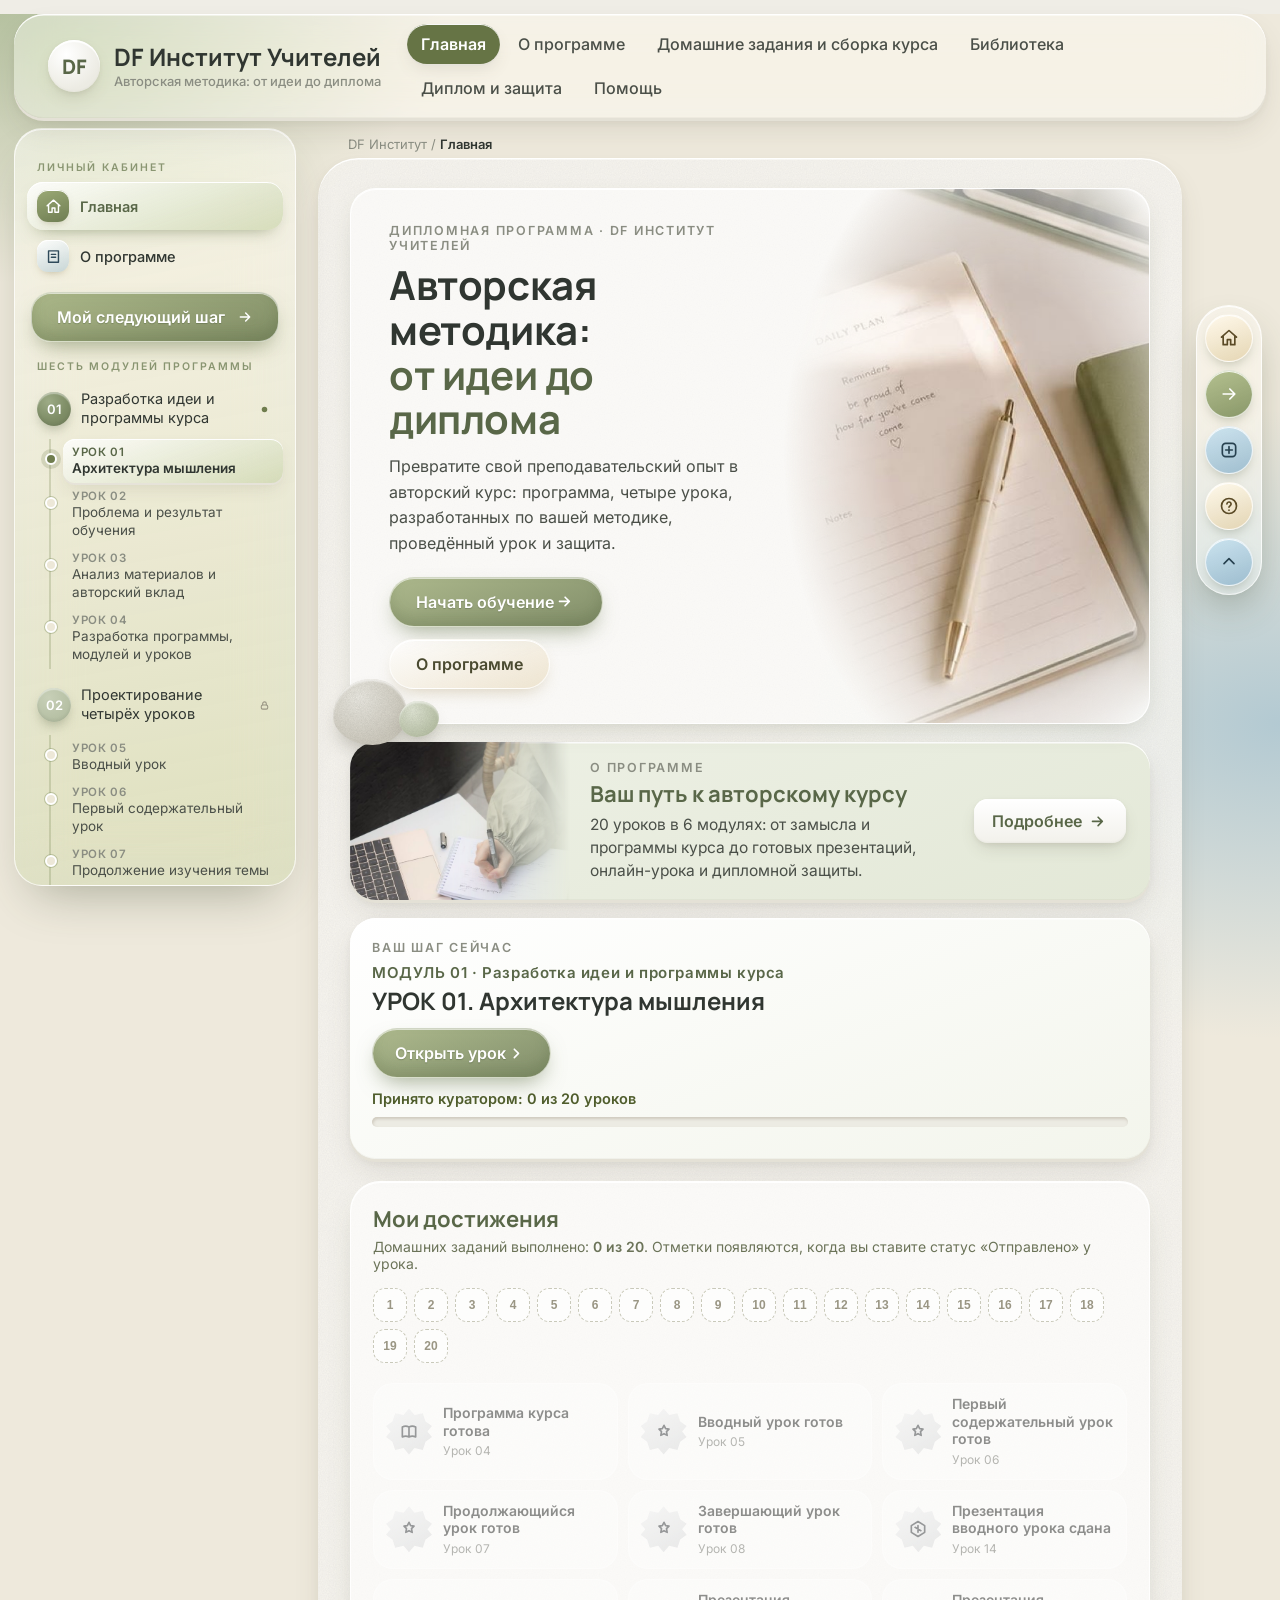
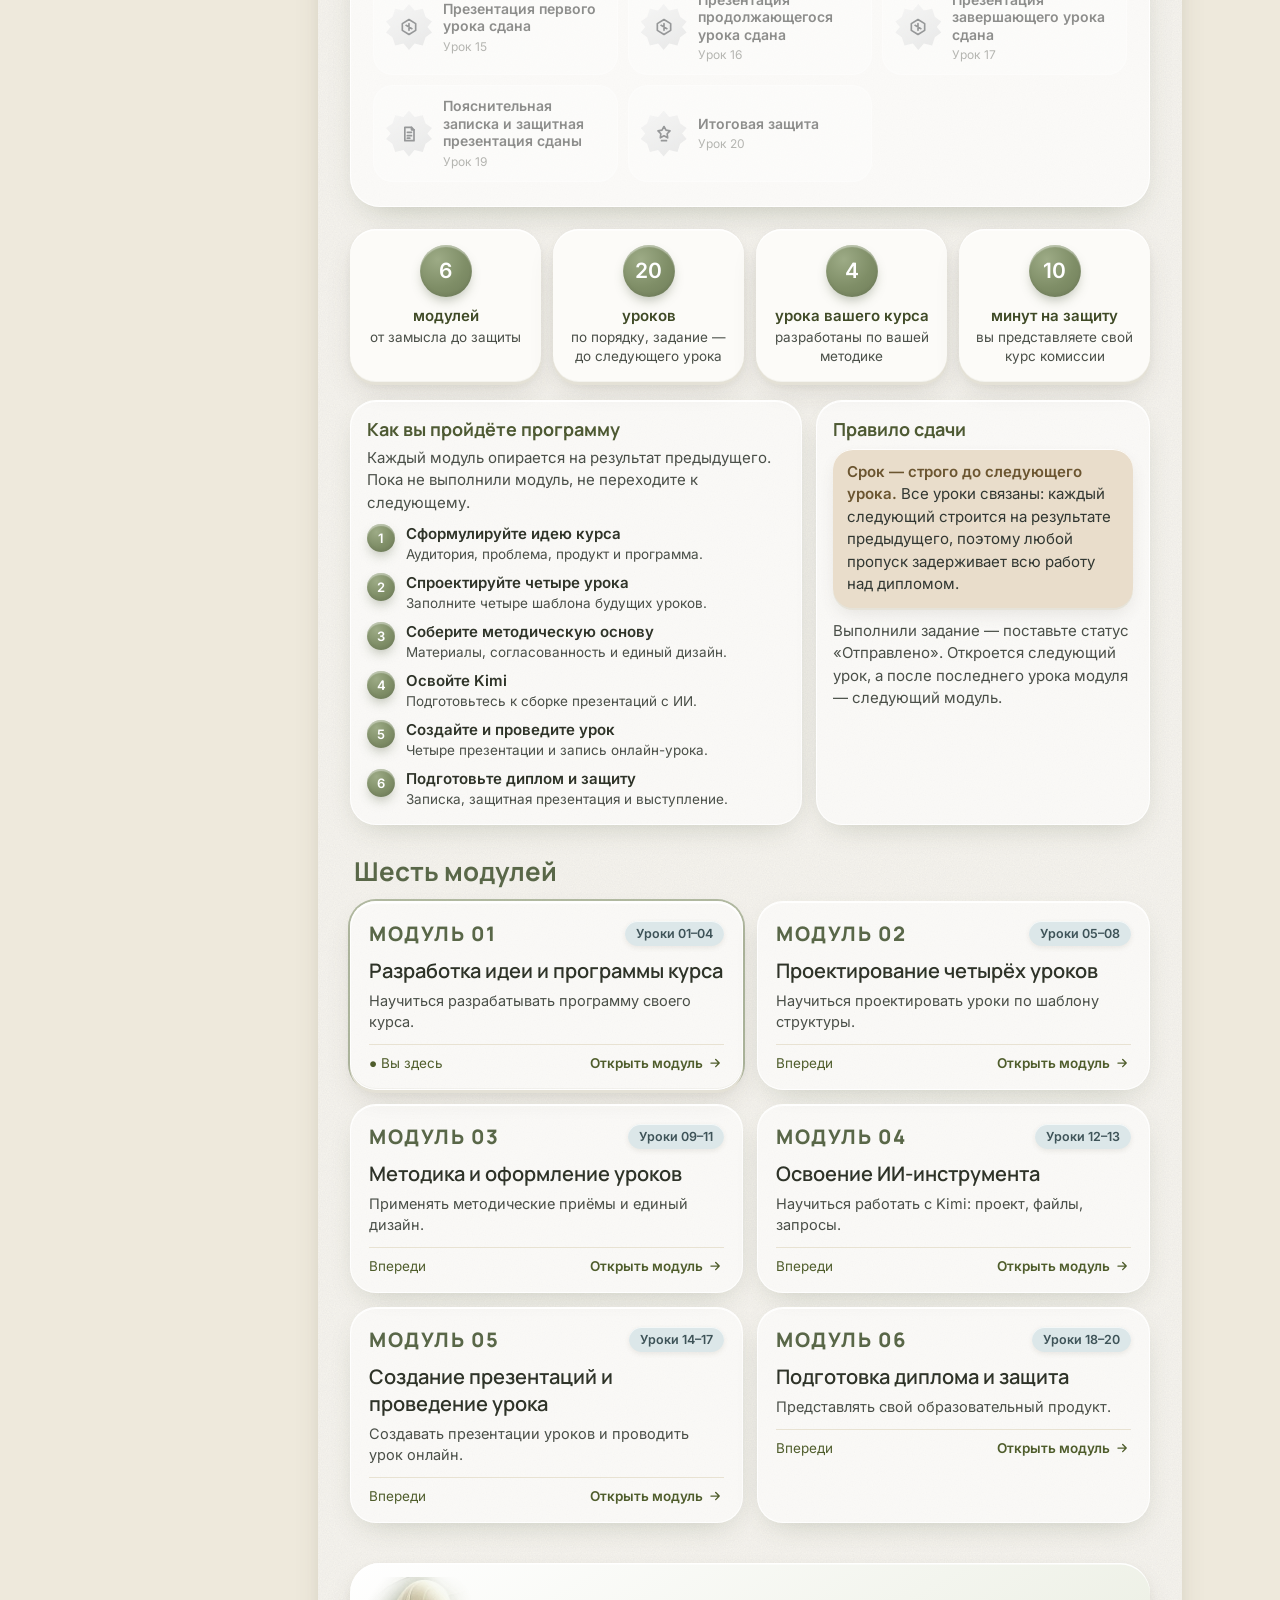
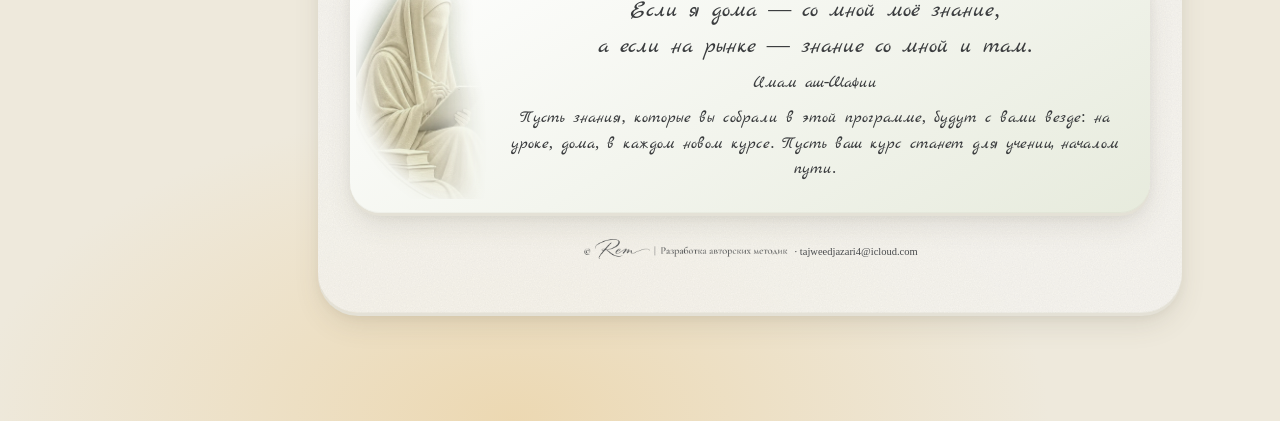
==== commit eedb3f53: "Почта: icloud.com (платформа, слайд 22 урока 1) Co-Authored-By: Claude Sonnet 5.5 <noreply@anthropic" ====
--- a/index.html
+++ b/index.html
@@ -683,7 +683,7 @@
 <div class="authorx farewell"><img src="img/girl_soft_b.webp" alt="" loading="lazy" decoding="async"><div>
 <p class="ar">Если я дома — со мной моё знание,<br>а если на рынке — знание со мной и там.</p>
 <p class="src">Имам аш-Шафии</p><p class="wish2">Пусть знания, которые вы собрали в этой программе, будут с вами везде: на уроке, дома, в каждом новом курсе. Пусть ваш курс станет для учениц началом пути.</p></div></div>
-<footer><img src="img/rem_graphite.png" alt="Rem"><span>· tajweedjazari4@cloud.com</span></footer>
+<footer><img src="img/rem_graphite.png" alt="Rem"><span>· tajweedjazari4@icloud.com</span></footer>
 </div></main><div class="vwr" id="vwr" hidden><div class="vcard"><div class="vtop"><b id="vtt"></b><span id="vcnt"></span><button id="vx" type="button" aria-label="Закрыть">✕</button></div><div class="vstage"><div class="vst" id="vst"></div><button class="vnav vp" id="vp" type="button" aria-label="Назад">‹</button><button class="vnav vn" id="vn" type="button" aria-label="Вперёд">›</button></div><div class="vbar"><i id="vbi"></i></div><div class="vhint">Листайте вправо или нажмите на соседний слайд</div></div></div><script>window.SLP="";
 (function(){
 var S={get:function(k){try{return localStorage.getItem('dfk_'+k)}catch(e){return null}},set:function(k,v){try{localStorage.setItem('dfk_'+k,v)}catch(e){}}};
